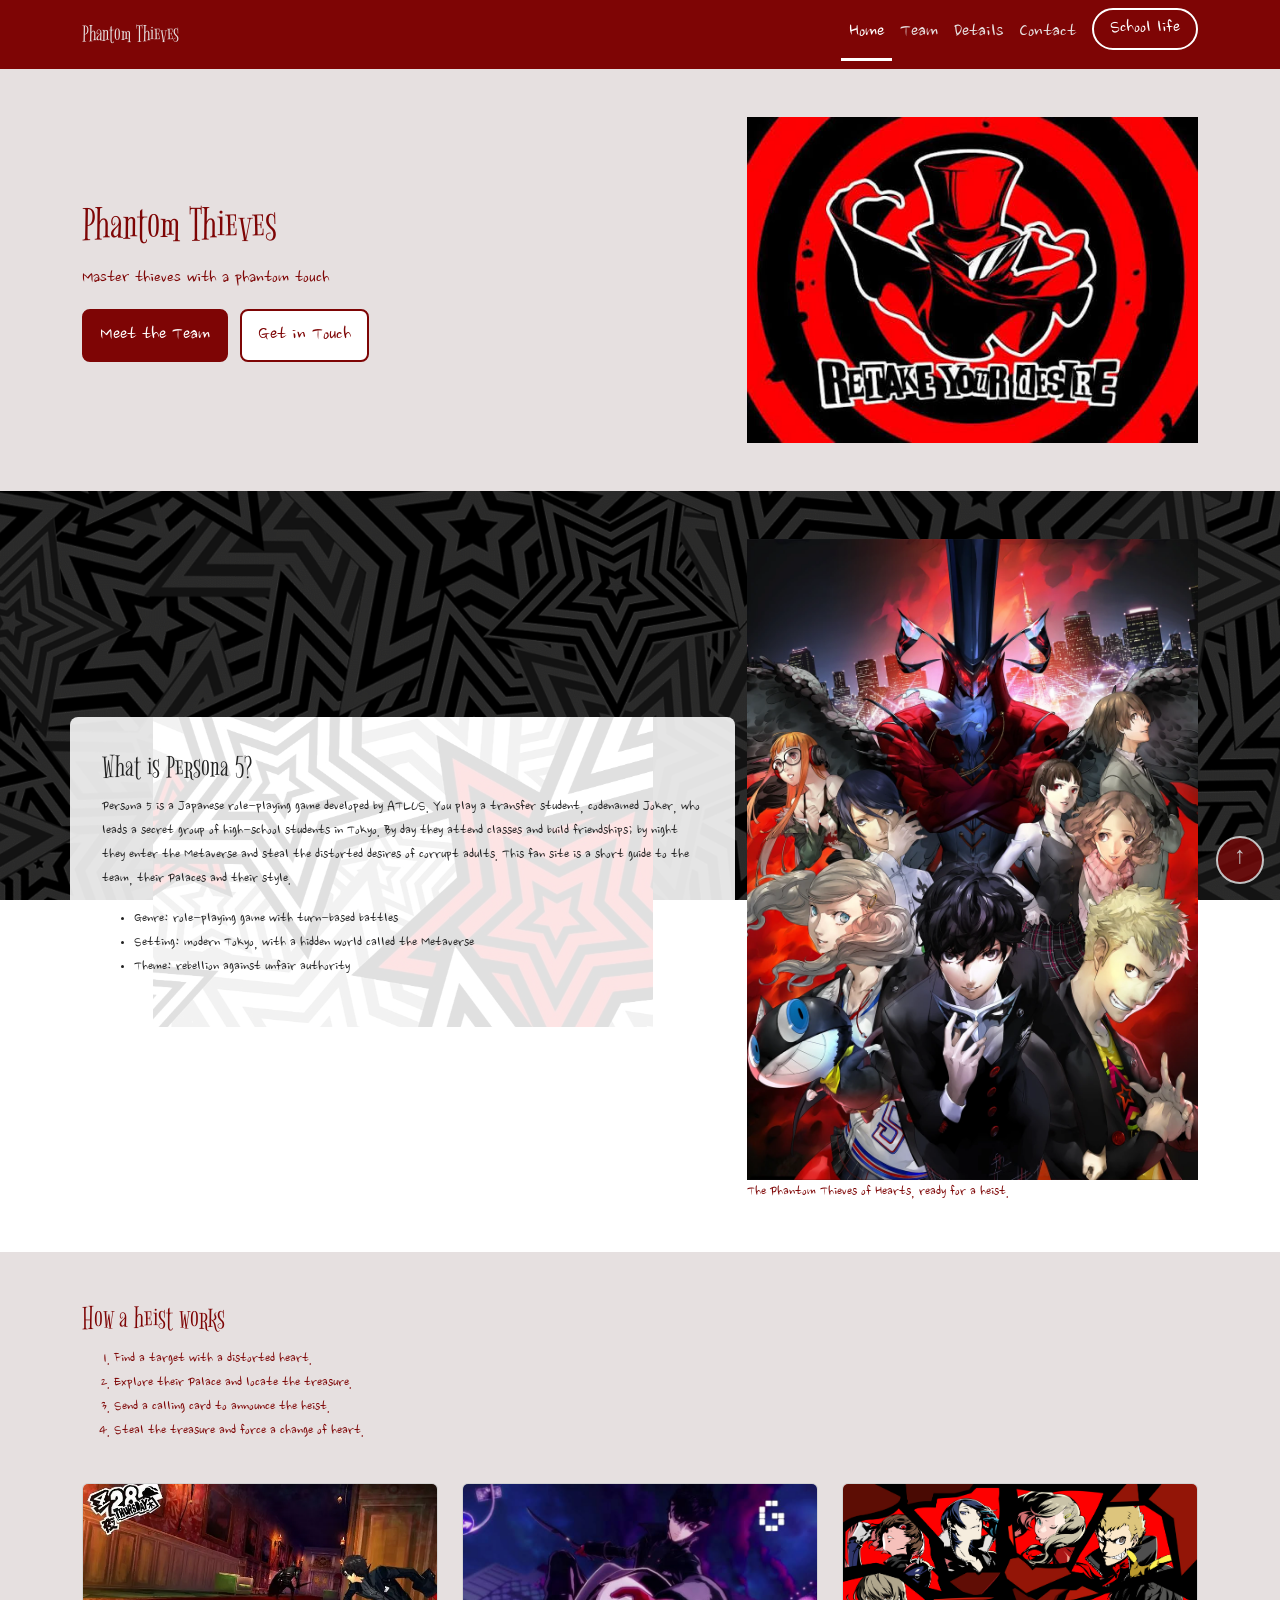
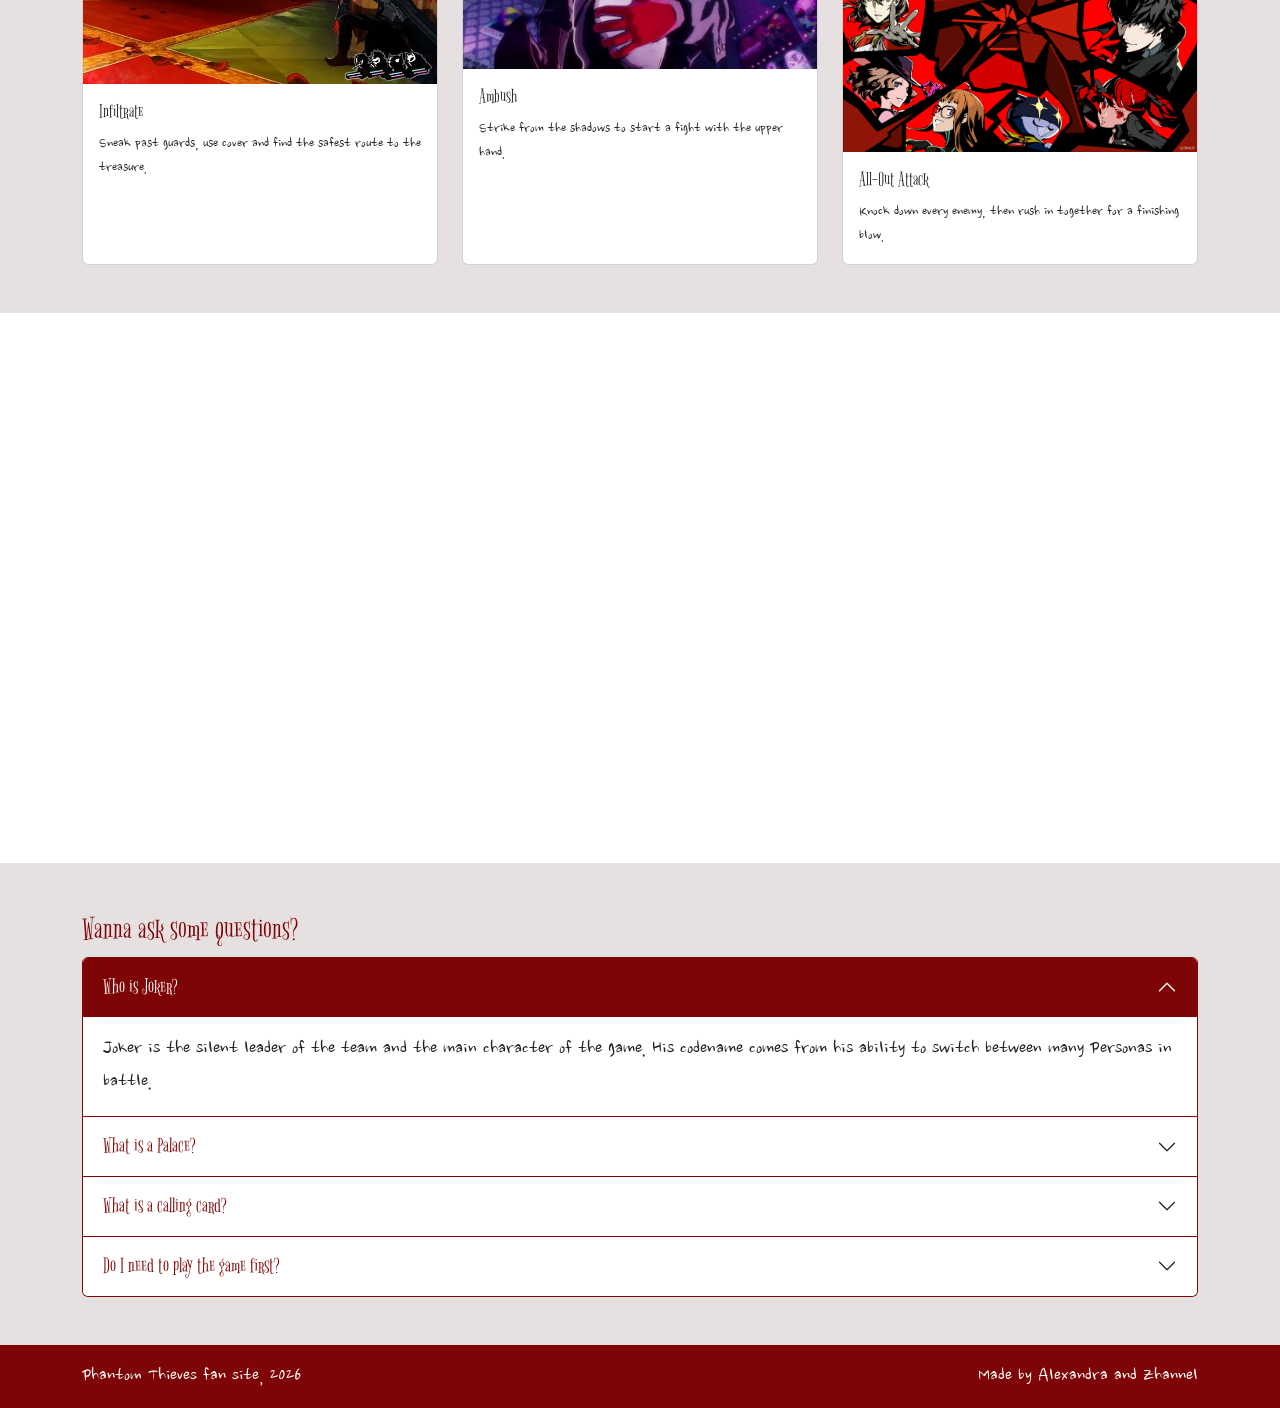
==== index.html @ 07bab95b "theme switch" ====
<!DOCTYPE html>
<html lang="en">
<head>
  <meta charset="UTF-8">
  <meta name="viewport" content="width=device-width, initial-scale=1">
  <title>Home | Phantom Thieves</title>
  <link rel="icon" href="images/favicon.ico" type="image/x-icon">
  <link href="https://cdn.jsdelivr.net/npm/bootstrap@5.3.3/dist/css/bootstrap.min.css" rel="stylesheet">
  <link rel="preconnect" href="https://fonts.googleapis.com">
  <link rel="preconnect" href="https://fonts.gstatic.com" crossorigin>
  <link href="https://fonts.googleapis.com/css2?family=Bigelow+Rules&family=Nanum+Brush+Script&display=swap" rel="stylesheet">
  <link href="css/style.css" rel="stylesheet">
</head>
<body>
<header>
  <nav class="navbar navbar-expand-md site-nav" aria-label="Main">
    <div class="container">
      <a class="navbar-brand" href="index.html">Phantom Thieves</a>
      <button class="navbar-toggler" type="button" data-bs-toggle="collapse" data-bs-target="#menu" aria-controls="menu" aria-expanded="false" aria-label="Toggle menu"><span class="navbar-toggler-icon"></span></button>
      <div class="collapse navbar-collapse" id="menu"><ul class="navbar-nav ms-auto"><li class="nav-item"><a class="nav-link active" href="index.html" aria-current="page">Home</a></li><li class="nav-item"><a class="nav-link" href="team.html">Team</a></li><li class="nav-item"><a class="nav-link" href="heists.html">Details</a></li><li class="nav-item"><a class="nav-link" href="contact.html">Contact</a></li><li class="nav-item"><button type="button" class="theme-toggle" id="theme-toggle" aria-label="Switch to school life theme">School life</button></li></ul></div>
    </div>
  </nav>
</header>
<main>
<section class="hero">
  <div class="container">
    <div class="row align-items-center g-4">
      <div class="col-12 col-lg-7">
        <h1>Phantom Thieves</h1>
        <p class="lead">Master thieves with a phantom touch</p>
        <a href="team.html" class="btn btn-primary btn-lg" id="meet-btn">Meet the Team</a>
        <a href="contact.html" class="btn btn-outline-secondary btn-lg ms-2">Get in Touch</a>
      </div>
      <div class="col-lg-5 d-none d-lg-block"><img class="slot slot-4x3" src="images/emblem.jpg" alt="Stylized mask emblem of the Phantom Thieves"></div>
    </div>
  </div>
</section>

<section class="py-5">
  <div class="container">
    <div class="row g-4 align-items-center">
      <div class="content-box reveal col-12 col-md-7 order-2 order-md-1">
        <h2>What is Persona 5?</h2>
        <p>Persona 5 is a Japanese role-playing game developed by ATLUS. You play a transfer student, codenamed Joker, who leads a secret group of high-school students in Tokyo. By day they attend classes and build friendships; by night they enter the Metaverse and steal the distorted desires of corrupt adults. This fan site is a short guide to the team, their Palaces and their style.</p>
        <ul>
          <li>Genre: role-playing game with turn-based battles</li>
          <li>Setting: modern Tokyo, with a hidden world called the Metaverse</li>
          <li>Theme: rebellion against unfair authority</li>
        </ul>
      </div>
      <div class="col-12 col-md-5 order-1 order-md-2">
        <figure class="mb-0"><img class="slot slot-4x3" src="images/team.jpg" alt="The Phantom Thieves standing together in masks">
        <figcaption>The Phantom Thieves of Hearts, ready for a heist.</figcaption></figure>
      </div>
    </div>
  </div>
</section>

<section class="py-5 section-alt">
  <div class="container">
    <h2>How a heist works</h2>
    <ol>
      <li>Find a target with a distorted heart.</li>
      <li>Explore their Palace and locate the treasure.</li>
      <li>Send a calling card to announce the heist.</li>
      <li>Steal the treasure and force a change of heart.</li>
    </ol>
    <div class="row row-cols-1 row-cols-sm-2 row-cols-lg-3 g-4 mt-1">
      <div class="col"><div class="card reveal h-100"><img class="slot slot-16x9 card-img-top" src="images/sneaking.jpg" alt="A thief sneaking in a Palace"> 
      <div class="card-body"><h3 class="h5 card-title">Infiltrate</h3><p class="card-text">Sneak past guards, use cover and find the safest route to the treasure.</p></div></div></div>
      <div class="col"><div class="card reveal h-100"><img class="slot slot-16x9 card-img-top" src="images/ambush.jpg" alt="A thief ambushing an enemy"> 
      <div class="card-body"><h3 class="h5 card-title">Ambush</h3><p class="card-text">Strike from the shadows to start a fight with the upper hand.</p></div></div></div>
      <div class="col"><div class="card reveal h-100"><img class="slot slot-16x9 card-img-top" src="images/full_team.jpg" alt="The whole team attacking at once">
      <div class="card-body"><h3 class="h5 card-title">All-Out Attack</h3><p class="card-text">Knock down every enemy, then rush in together for a finishing blow.</p></div></div></div>
    </div>
  </div>
</section>

<section class="py-5" id="quiz" aria-labelledby="quiz-h">
  <div class="container">
    <div class="quiz-box content-box reveal">
      <h2 id="quiz-h">Thief Knowledge Quiz</h2>
      <p class="quiz-status" id="quiz-status" aria-live="polite"></p>
      <h3 class="h4 quiz-question" id="quiz-question" tabindex="-1"></h3>
      <div class="quiz-options" id="quiz-options"></div>
      <p class="quiz-feedback" id="quiz-feedback" role="status"></p>
      <div class="quiz-actions">
        <button type="button" class="btn btn-primary" id="quiz-next" disabled>Next question</button>
        <button type="button" class="btn btn-outline-secondary" id="quiz-restart">Restart quiz</button>
      </div>
    </div>
  </div>
</section>

<section class="py-5 section-alt" id="faq-section" aria-labelledby="faq-h">
  <div class="container">
    <h2 id="faq-h">Wanna ask some questions?</h2>
    <div class="accordion faq" id="faq">
      <div class="accordion-item"><h3 class="accordion-header"><button class="accordion-button faq-btn" type="button" aria-expanded="true" aria-controls="q1">Who is Joker?</button></h3><div id="q1" class="faq-panel"><div class="accordion-body">Joker is the silent leader of the team and the main character of the game. His codename comes from his ability to switch between many Personas in battle.</div></div></div>
      <div class="accordion-item"><h3 class="accordion-header"><button class="accordion-button faq-btn collapsed" type="button" aria-expanded="false" aria-controls="q2">What is a Palace?</button></h3><div id="q2" class="faq-panel"><div class="accordion-body">A Palace is a mental world shaped by one person's desires. Its ruler sees it as a castle, a museum or a bank, depending on how they see the world.</div></div></div>
      <div class="accordion-item"><h3 class="accordion-header"><button class="accordion-button faq-btn collapsed" type="button" aria-expanded="false" aria-controls="q3">What is a calling card?</button></h3><div id="q3" class="faq-panel"><div class="accordion-body">A calling card is a message the team sends before a heist. It tells the target that their heart will be stolen and gives them time to feel the pressure.</div></div></div>
      <div class="accordion-item"><h3 class="accordion-header"><button class="accordion-button faq-btn collapsed" type="button" aria-expanded="false" aria-controls="q4">Do I need to play the game first?</button></h3><div id="q4" class="faq-panel"><div class="accordion-body">No. This site explains the team, the Palaces and the heist rules in a few minutes, and the quiz above checks what you remember.</div></div></div>
    </div>
  </div>
</section>
<div class="gif-overlay" id="gif-overlay" aria-hidden="true">
  <img src="media/1.gif" alt="">
</div>
</main>
<footer class="site-footer"><div class="container footer-row"><p class="mb-0">Phantom Thieves fan site, 2026</p><p class="mb-0">Made by Alexandra and Zhannel</p></div></footer>
<script src="https://code.jquery.com/jquery-3.7.1.min.js"></script>
<script src="https://cdn.jsdelivr.net/npm/bootstrap@5.3.3/dist/js/bootstrap.bundle.min.js"></script>
<script src="js/main.js"></script>
<script src="js/home.js"></script>
</body>
</html>
---- css/style.css ----
:root{
  --color-main:#7e0505;
  --color-accent:#ffffff;
  --color-bg:#220909;
  --color-alt:#e6e0e0;
  --font-heading: "Bigelow Rules", cursive;
  --font-body: "Nanum Brush Script", cursive;
  --space:1rem;
}

.bigelow-rules-regular {
  font-family: "Bigelow Rules", serif;
  font-weight: 400;
  font-style: normal;
}

.nanum-brush-script-regular {
  font-family: "Nanum Brush Script", cursive;
  font-weight: 400;
  font-style: normal;
}


body {
  font-family: var(--font-body);
  color: var(--color-main);
  background: url('../images/Background.jpg') repeat center center fixed;
  background-size: cover;
}

h1,h2,h3{font-family:var(--font-heading);font-size: 2rem;overflow-wrap:anywhere}
h1{font-size:clamp(1.6rem,7vw,3rem)}
img{max-width:100%}
:focus-visible{outline:3px solid var(--color-accent);outline-offset:2px;box-shadow:0 0 0 6px var(--color-bg)}

.site-nav{background:var(--color-main)}
.site-nav .navbar-brand,.site-nav .nav-link{color:var(--color-alt)}
.site-nav .navbar-brand{font-family:var(--font-heading);font-size:1.5rem}
.site-nav .nav-link{font-size:1.4rem;border-bottom:3px solid transparent;transition:color .3s,border-color .3s}
.site-nav .nav-link:hover,.site-nav .nav-link.active{color:var(--color-accent);border-bottom-color:var(--color-accent)}
.site-nav .navbar-toggler{border-color:var(--color-accent)}
.site-nav .navbar-toggler-icon{filter:invert(1)}
.hero,.page-title{padding:3rem 0;background:var(--color-alt)}
.section-alt{background:var(--color-alt)}
.quote-box{margin:0;padding:var(--space);border-left:6px solid var(--color-accent);background:var(--color-alt)}
.tab-box{border:1px solid #ccc;border-top:0}
.table caption{caption-side:top; font-size:2rem; color:var(--color-main); text-align:center; margin-bottom:1rem}
fieldset{border:1px solid #ccc;padding:1.5rem}
legend{float:none;width:auto;padding:0 .5rem;font-size:1.25rem}

.site-footer{padding:1rem 0;background:var(--color-main);color:var(--color-accent);font-size:1.3rem}
.footer-row{display:flex;flex-wrap:wrap;justify-content:space-between;gap:.5rem}

.roster{padding:2rem 1rem}
.roster-heading{margin-bottom:1rem; font-size:4rem;}
.roster-grid{display:grid;grid-template-columns:1fr;gap:var(--space);max-width:1200px;margin:0 auto}

.member {
  padding: var(--space);
  background: linear-gradient(rgba(255, 255, 255, 0.88), rgba(255, 255, 255, 0.88)), url('../images/member-bg.jpg') repeat center center;
  background-size: cover;
  color: #222;
}

.member h3 {
  font-size: 3rem;
  margin: .6rem 0 .3rem;
  margin-top: auto; 
}

.member p{font-size: 1.25rem;margin:0}


.member img {
  display: block;
  width: 100%;
  height: auto;
  margin: 0 auto;
}

.content-box {
  padding: 2rem;
  border-radius: 8px; 
  background: linear-gradient(rgba(255, 255, 255, 0.88), rgba(255, 255, 255, 0.88)), url('../images/member-bg.jpg') no-repeat center center;
  background-size: 500px;
  color: #222;
}

@media (min-width:768px){
  .roster{padding:3rem 2rem}
  .roster-grid{grid-template-columns:repeat(2,1fr);gap:1.5rem}
  .member img{max-width:14rem}
}
@media (min-width:1200px){
  .roster-grid{grid-template-columns:repeat(4,1fr)}
  .roster-heading{text-align:center}
  .member img{max-width:100%}
}

.slot {
  display: block;
  width: 100%;
  height: auto;
  object-fit: cover;
}

.slot-4x3 {
  width: 100%;
  height: auto;
  object-fit: cover;
}

.palace-box {
  max-width: 800px;
  margin: 0 auto;
  padding: 2rem;
  border-radius: 8px;
  background: linear-gradient(rgba(255, 255, 255, 0.88), rgba(255, 255, 255, 0.88)), url('../images/member-bg.jpg') no-repeat center center;
  background-size: 500px;
  color: #222;
  border: 1px solid #ccc;
}

.palace-box h3 {
  color: var(--color-main);
  font-size: 2rem;
  margin-bottom: 1rem;
}

.palace-box p {
  font-size: 1.15rem;
  margin: 0;
}

.palace-box img.slot {
  border-radius: 6px;
}

.p5-link {
  color: var(--color-main);
  background: var(--color-accent);
}

.form-box{
  background-color: #ffffff;
}
.btn-primary {
  background-color: var(--color-main);
  color: var(--color-accent);
  border: none;
}

.nav-tabs .nav-link {
  color: var(--color-main);
}

.nav-tabs .nav-link.active {
  color: var(--color-bg);
}

.gif-overlay{
  position:fixed;
  inset:0;
  display:flex;
  align-items:center;
  justify-content:center;
  background:rgba(0,0,0,.85);
  opacity:0;
  visibility:hidden;
  transition:opacity .3s, visibility .3s;
  z-index:2000;
}
.gif-overlay.show{opacity:1;visibility:visible}
.gif-overlay img {
  width: 100vw;
  height: 100vh;
  object-fit: cover;
}

.text-stroke-white {
  color: var(--color-main);
  -webkit-text-stroke: 0.003em #fff;
}

.btn {
    transition: transform 0.3s ease, box-shadow 0.3s ease;
}

.btn:hover {
    transform: translateY(-3px) rotate(2deg);
    box-shadow: 0 6px 15px rgba(0, 0, 0, 0.2);
}

.card, .vet-card {
    transition: transform 0.3s ease, box-shadow 0.3s ease, border-color 0.3s ease;
}

.card:hover, .vet-card:hover {
    transform: translateY(-5px);
    box-shadow: 0 10px 25px rgba(75, 3, 3, 0.459);
    border-color: #fd0606;
}

.back-top{
  position:fixed;
  right:1rem;
  bottom:1rem;
  width:3rem;
  height:3rem;
  border:2px solid var(--color-accent);
  border-radius:50%;
  background:var(--color-main);
  color:var(--color-accent);
  font-size:1.5rem;
  line-height:1;
  z-index:1500;
  transition:transform .3s ease, background .3s ease;
}
.back-top:hover{background:var(--color-bg);transform:translateY(-4px) rotate(-8deg)}

.js .reveal{opacity:0}

.btn-outline-secondary{
  color:var(--color-main);
  background:var(--color-accent);
  border:2px solid var(--color-main);
}
.btn-outline-secondary:hover,.btn-outline-secondary:focus-visible{
  color:var(--color-accent);
  background:var(--color-main);
  border-color:var(--color-accent);
}
.hero .btn{font-size:1.4rem}

.quiz-box h2{margin-bottom:.5rem}
.quiz-status{margin-bottom:1rem;font-size:1.3rem;color:var(--color-main)}
.quiz-question{margin-bottom:1rem;color:var(--color-bg);font-size:1.6rem}
.quiz-question:focus{outline:none}
.quiz-options{display:grid;grid-template-columns:1fr;gap:.75rem;margin-bottom:1rem}
.quiz-option{
  padding:.75rem 1rem;
  border:2px solid var(--color-main);
  border-radius:6px;
  background:var(--color-accent);
  color:var(--color-bg);
  font-family:var(--font-body);
  font-size:1.4rem;
  text-align:left;
  transition:transform .3s ease, background .3s ease, color .3s ease;
}
.quiz-option:hover:not(:disabled){background:var(--color-main);color:var(--color-accent);transform:translateX(6px)}
.quiz-option:disabled{cursor:default}
.quiz-option.correct{background:#1e6b2e;border-color:#1e6b2e;color:#fff}
.quiz-option.wrong{background:var(--color-bg);border-color:var(--color-bg);color:#fff;text-decoration:line-through}
.quiz-feedback{min-height:2.2rem;font-size:1.3rem}
.quiz-feedback.ok{color:#1e6b2e}
.quiz-feedback.bad{color:var(--color-main)}
.quiz-actions{display:flex;flex-wrap:wrap;gap:.75rem}
.quiz-actions .btn{font-size:1.3rem}
.quiz-actions .btn:disabled{opacity:.5}

.faq .accordion-item{border-color:var(--color-main)}
.faq .accordion-button{
  font-family:var(--font-heading);
  font-size:1.4rem;
  color:var(--color-main);
  background:var(--color-accent);
}
.faq .accordion-button:not(.collapsed){color:var(--color-accent);background:var(--color-main);box-shadow:none}
.faq .accordion-button:not(.collapsed)::after{filter:brightness(0) invert(1)}
.faq .accordion-button:hover{background:var(--color-bg);color:var(--color-accent)}
.faq-panel{display:none;font-size:1.4rem;color:#222;background:var(--color-accent)}

@media (min-width:768px){
  .quiz-options{grid-template-columns:repeat(2,1fr)}
}

.btn-primary{
  --bs-btn-color:var(--color-accent);
  --bs-btn-bg:var(--color-main);
  --bs-btn-border-color:var(--color-main);
  --bs-btn-hover-color:var(--color-accent);
  --bs-btn-hover-bg:var(--color-bg);
  --bs-btn-hover-border-color:var(--color-accent);
  --bs-btn-active-color:var(--color-accent);
  --bs-btn-active-bg:var(--color-bg);
  --bs-btn-active-border-color:var(--color-accent);
  --bs-btn-disabled-color:var(--color-accent);
  --bs-btn-disabled-bg:var(--color-main);
  --bs-btn-disabled-border-color:var(--color-main);
  border:2px solid var(--color-main);
}

.team-tools{max-width:1200px;margin:0 auto 1.5rem}
.p5-label{color:var(--color-main);font-size:1.3rem}
.p5-input{
  border:2px solid var(--color-main);
  border-radius:4px;
  color:#222;
  font-size:1.2rem;
  transition:border-color .3s, box-shadow .3s;
}
.p5-input:focus{border-color:var(--color-bg);box-shadow:0 0 0 4px var(--color-main);outline:3px solid var(--color-accent)}
.p5-check-label{color:#222;font-size:1.2rem}
.form-check-input{border:2px solid var(--color-main)}
.form-check-input:checked{background-color:var(--color-main);border-color:var(--color-main)}
.form-control.is-invalid,.form-select.is-invalid,.form-check-input.is-invalid{border-color:#b00020;background-image:none}
.form-select.is-invalid{background-image:var(--bs-form-select-bg-img)}
.form-check-input.is-invalid:checked{background-image:var(--bs-form-check-bg-image)}
.invalid-feedback{color:#b00020;font-family:var(--font-body);font-size:1.25rem;font-weight:bold}

.filter-group{display:flex;flex-wrap:wrap;gap:.5rem}
.filter-btn{
  padding:.35rem 1.1rem;
  border:2px solid var(--color-main);
  border-radius:999px;
  background:var(--color-accent);
  color:var(--color-main);
  font-family:var(--font-body);
  font-size:1.3rem;
  transition:background .3s, color .3s, transform .3s;
}
.filter-btn:hover{background:var(--color-bg);color:var(--color-accent);transform:translateY(-3px)}
.filter-btn.active{background:var(--color-main);color:var(--color-accent)}
.team-count{margin-top:1rem;font-size:1.3rem;color:var(--color-bg)}

.member{display:flex;flex-direction:column;transition:transform .3s ease, box-shadow .3s ease}
.member:hover{transform:translateY(-5px);box-shadow:0 10px 25px rgba(0,0,0,.6)}
.member-meta{margin-top:.4rem !important;color:var(--color-main)}
.threat{height:.8rem;margin-top:.6rem;background:#ccc;border-radius:999px;overflow:hidden}
.threat-bar{display:block;height:100%;background:var(--color-main)}

.empty-state{max-width:600px;margin:0 auto;padding:2rem;border:3px dashed var(--color-accent);border-radius:8px;background:var(--color-alt);text-align:center}
.empty-state[hidden]{display:none}
.empty-state p{font-size:1.4rem;margin:0}

.table-box{padding:1rem;background:var(--color-accent);border-radius:8px}
.table-box .table{margin-bottom:0;font-size:1.3rem;color:#222}
.table-box .table thead th{background:var(--color-main);color:var(--color-accent);font-family:var(--font-heading)}
.table-box .table tbody tr:hover{background:var(--color-alt)}
.table-box tfoot td{font-size:1.1rem}

.form-box{padding:1.5rem;border:3px solid var(--color-main);border-radius:8px}
.btn-p5{
  padding:.6rem 1.6rem;
  border:2px solid var(--color-main);
  border-radius:0;
  background:var(--color-main);
  color:var(--color-accent);
  font-family:var(--font-heading);
  font-size:1.3rem;
  transform:skew(-8deg);
  transition:transform .3s ease, background .3s ease, color .3s ease;
}
.btn-p5:hover,.btn-p5:focus-visible{background:var(--color-bg);color:var(--color-accent);transform:skew(-8deg) translateY(-3px)}
.btn-p5:disabled{opacity:.6}

.success-box{
  margin-bottom:1rem;
  padding:1rem 1.25rem;
  border:3px solid var(--color-accent);
  border-left:10px solid var(--color-main);
  background:var(--color-bg);
  color:var(--color-accent);
  font-size:1.4rem;
}
.success-box[hidden]{display:none}

.plate{display:inline-block;margin-bottom:1rem;padding:.2rem 1rem;background:var(--color-accent);color:var(--color-main);transform:skew(-6deg)}
.p5-note{padding:.75rem 1rem;border-left:6px solid var(--color-accent);background:var(--color-bg);font-size:1.3rem}
.p5-link{display:inline-block;font-size:1.3rem;text-decoration:none;transition:background .3s, color .3s, transform .3s}
.p5-link:hover,.p5-link:focus-visible{background:var(--color-main);color:var(--color-accent);transform:translateX(6px)}
.p5-modal{border:3px solid var(--color-accent);border-radius:0;background:var(--color-bg);color:var(--color-accent);font-size:1.3rem}
.p5-modal .modal-header{border-bottom:3px solid var(--color-main)}
.p5-modal .modal-title{color:var(--color-accent)}
.quote-box p{font-size:1.5rem}
.quote-box footer{font-size:1.2rem}

.db-tools{margin-bottom:1.5rem;padding:1.25rem;border:3px solid var(--color-main);border-radius:8px;background:var(--color-accent)}
.db-count{margin-top:1rem !important;font-size:1.3rem;color:var(--color-bg)}
.palace-grid{display:grid;grid-template-columns:1fr;gap:1rem}
.palace-card{
  display:flex;
  flex-direction:column;
  padding:1.25rem;
  border:3px solid var(--color-main);
  border-radius:8px;
  background:var(--color-accent);
  color:#222;
  transition:transform .3s ease, box-shadow .3s ease, border-color .3s ease;
}
.palace-card:hover{transform:translateY(-5px);box-shadow:0 10px 25px rgba(75,3,3,.459);border-color:#fd0606}
.palace-card h3{color:var(--color-main);font-size:1.6rem}
.palace-info{margin-bottom:.75rem;font-size:1.2rem}
.palace-days{margin:.5rem 0 1rem;font-size:1.2rem;color:var(--color-main)}
.palace-card .btn-p5{align-self:flex-start;margin-top:auto}
.palace-card .btn-p5.in-plan{background:var(--color-accent);color:var(--color-main)}
.meter{height:.9rem;background:#ccc;border-radius:999px;overflow:hidden}
.meter-fill{display:block;height:100%;background:var(--color-main)}

.plan-box{padding:1.25rem;border:3px solid var(--color-bg);border-radius:8px;background:var(--color-alt);color:#222}
.plan-box h3{color:var(--color-main)}
.plan-empty{font-size:1.2rem}
.plan-empty[hidden]{display:none}
.plan-list{margin:0 0 1rem;padding:0;list-style:none}
.plan-list li{padding:.5rem .75rem;margin-bottom:.4rem;border-left:6px solid var(--color-main);background:var(--color-accent);font-size:1.2rem}
.plan-total{display:grid;grid-template-columns:1fr;gap:.25rem;margin-bottom:1rem}
.plan-total div{display:flex;justify-content:space-between;gap:1rem;padding:.35rem 0;border-bottom:1px solid #bbb;font-size:1.3rem}
.plan-total dt,.plan-total dd{margin:0}
.plan-total dd{font-family:var(--font-heading);color:var(--color-main)}
.plan-note{min-height:2rem;font-size:1.2rem;color:var(--color-main)}
.plan-box .btn:disabled{opacity:.5;cursor:default}

.gallery-grid{display:grid;grid-template-columns:1fr;gap:1rem}
.gallery-thumb{
  display:block;
  padding:0;
  border:3px solid var(--color-accent);
  background:var(--color-bg);
  color:var(--color-accent);
  font-size:1.3rem;
  text-align:left;
  overflow:hidden;
  transition:transform .3s ease, border-color .3s ease, box-shadow .3s ease;
}
.gallery-thumb:hover{transform:translateY(-5px) rotate(-1deg);border-color:var(--color-main);box-shadow:0 10px 25px rgba(0,0,0,.6)}
.gallery-thumb img{transition:transform .4s ease}
.gallery-thumb:hover img{transform:scale(1.06)}
.gallery-thumb span{display:block;padding:.5rem .75rem}

.lightbox{
  position:fixed;
  inset:0;
  display:flex;
  align-items:center;
  justify-content:center;
  gap:.5rem;
  padding:1rem;
  background:rgba(0,0,0,.9);
  z-index:2100;
}
.lightbox[hidden]{display:none}
.lightbox-figure{margin:0;max-width:min(900px,70vw);color:var(--color-accent);font-size:1.3rem;text-align:center}
.lightbox-figure img{max-height:70vh;width:auto;margin:0 auto;border:3px solid var(--color-accent)}
.lightbox-figure figcaption{margin-top:.75rem}
.lightbox-close,.lightbox-nav{
  border:2px solid var(--color-accent);
  background:var(--color-main);
  color:var(--color-accent);
  line-height:1;
  transition:background .3s, transform .3s;
}
.lightbox-close:hover,.lightbox-nav:hover{background:var(--color-bg);transform:scale(1.1)}
.lightbox-close{position:absolute;top:1rem;right:1rem;width:3rem;height:3rem;font-size:2rem}
.lightbox-nav{width:3rem;height:3rem;flex:none;font-size:2rem}

@media (min-width:768px){
  .palace-grid{grid-template-columns:repeat(2,1fr)}
  .gallery-grid{grid-template-columns:repeat(2,1fr)}
}
@media (min-width:1200px){
  .gallery-grid{grid-template-columns:repeat(4,1fr)}
}
@media (max-width:575.98px){
  .lightbox{flex-wrap:wrap;align-content:center}
  .lightbox-figure{max-width:100%;order:1;flex-basis:100%}
  .lightbox-nav{order:2}
}

.radio-set{padding:0;border:0}
.radio-set legend{float:none;width:auto;padding:0;margin-bottom:.25rem;font-size:1.3rem}
.p5-radio-group{display:flex;flex-wrap:wrap;gap:.5rem 0;align-items:center;font-size:1.3rem;color:#222}
.p5-radio-group input{width:1.2rem;height:1.2rem;margin-right:.35rem;accent-color:var(--color-main)}
.p5-color-input{width:100%;max-width:6rem;height:3rem;padding:.25rem;border:2px solid var(--color-main)}
fieldset legend.section-heading{font-size:1.8rem;color:var(--color-main)}
.char-count{margin-top:.25rem;font-size:1.1rem;color:#555;text-align:right}
.char-count.near-limit{color:#b00020;font-weight:bold}
.calling-card{transform:rotate(-1deg);box-shadow:8px 8px 0 var(--color-main)}

@media (max-width:575.98px){
  fieldset{padding:1rem}
  .form-box{padding:1rem}
  .content-box,.palace-box{padding:1.25rem}
  .roster-heading{font-size:3rem}
}

.theme-toggle{
  margin-left:.5rem;
  padding:.2rem 1rem;
  border:2px solid var(--color-accent);
  border-radius:999px;
  background:transparent;
  color:var(--color-accent);
  font-family:var(--font-body);
  font-size:1.3rem;
  transition:background .3s ease, color .3s ease, transform .3s ease;
}
.theme-toggle:hover{background:var(--color-accent);color:var(--color-main);transform:rotate(-3deg)}

[data-theme="school"] body{background:var(--color-alt)}
[data-theme="school"] .site-nav{background:var(--color-accent);border-bottom:4px solid var(--color-main)}
[data-theme="school"] .site-nav .navbar-brand,[data-theme="school"] .site-nav .nav-link{color:var(--color-main)}
[data-theme="school"] .site-nav .nav-link:hover,[data-theme="school"] .site-nav .nav-link.active{color:var(--color-bg);border-bottom-color:var(--color-main)}
[data-theme="school"] .site-nav .navbar-toggler{border-color:var(--color-main)}
[data-theme="school"] .site-nav .navbar-toggler-icon{filter:none}
[data-theme="school"] .theme-toggle{border-color:var(--color-main);color:var(--color-main)}
[data-theme="school"] .theme-toggle:hover{background:var(--color-main);color:var(--color-accent)}
[data-theme="school"] .hero,[data-theme="school"] .page-title,[data-theme="school"] .section-alt{background:var(--color-accent)}
[data-theme="school"] .site-footer{background:var(--color-accent);color:var(--color-main);border-top:4px solid var(--color-main)}
[data-theme="school"] .plate{border:2px solid var(--color-main)}

@media (max-width:767.98px){
  .theme-toggle{margin:.5rem 0}
}
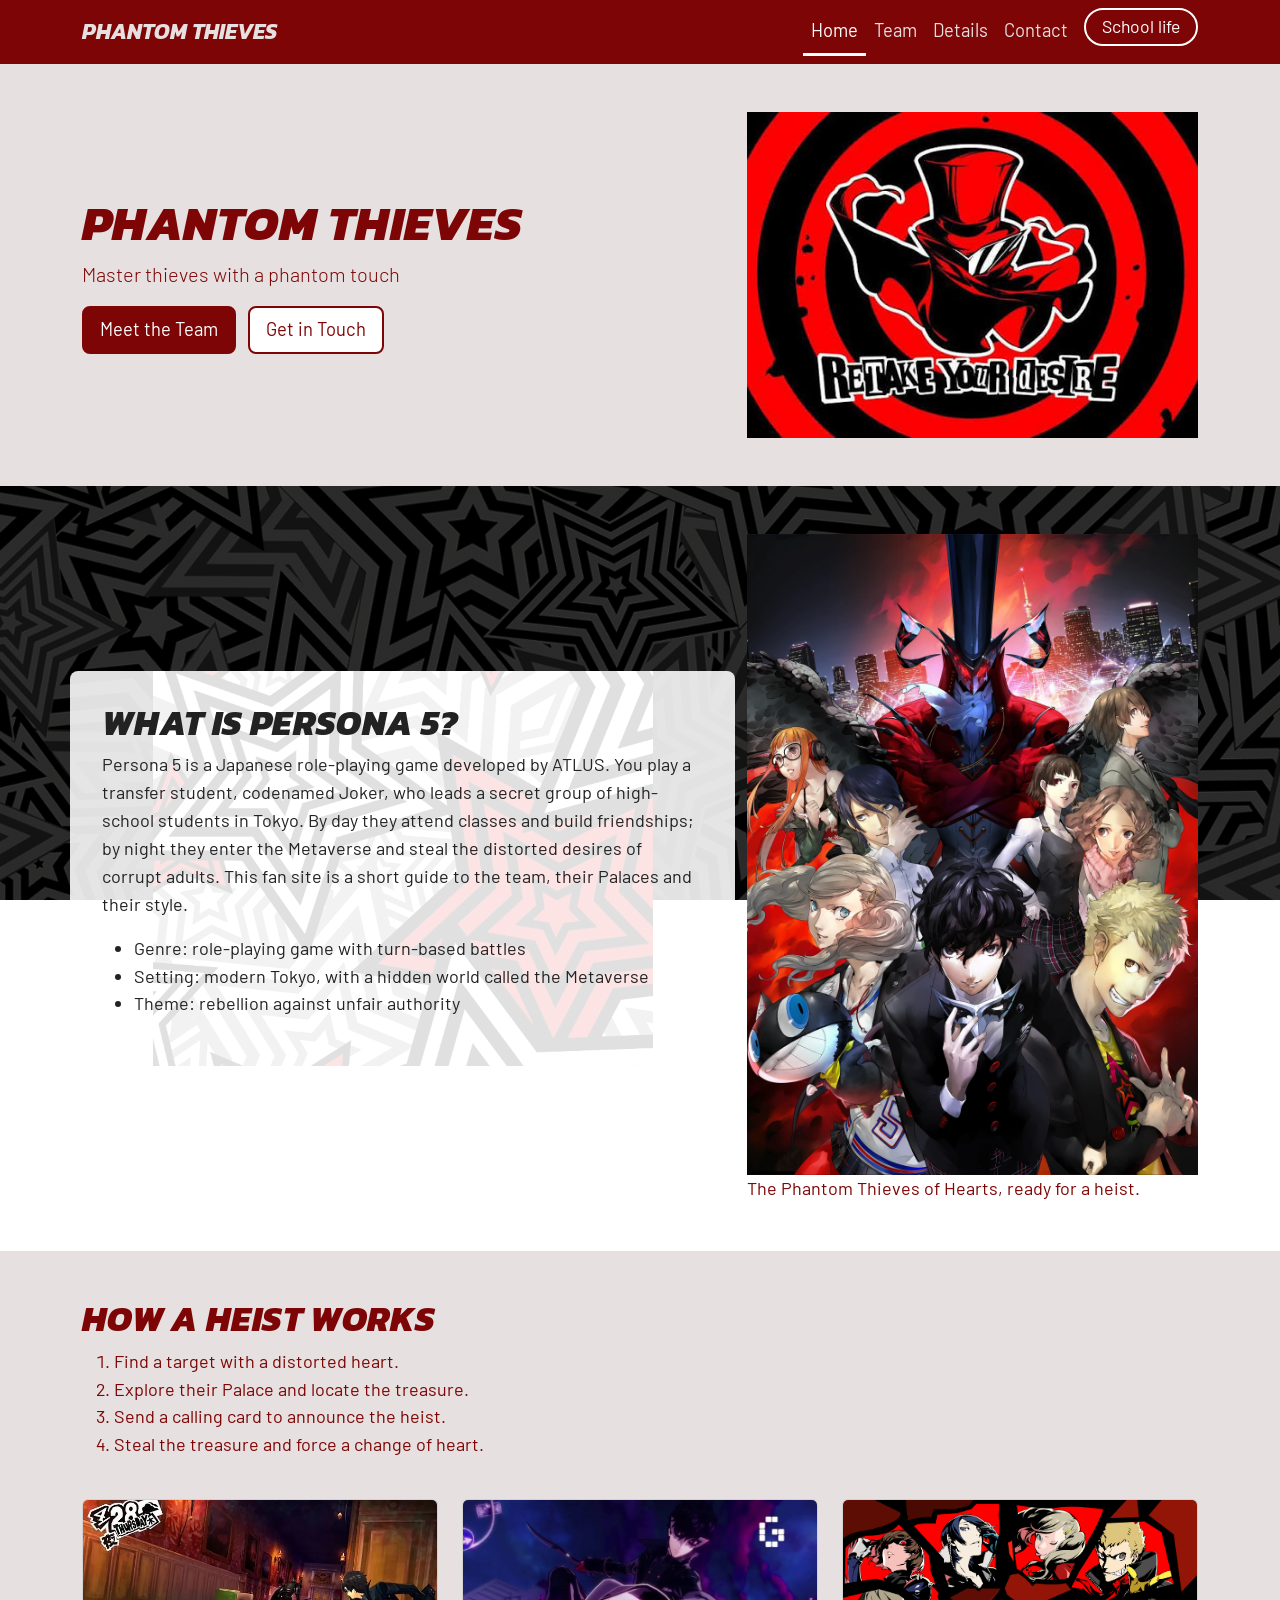
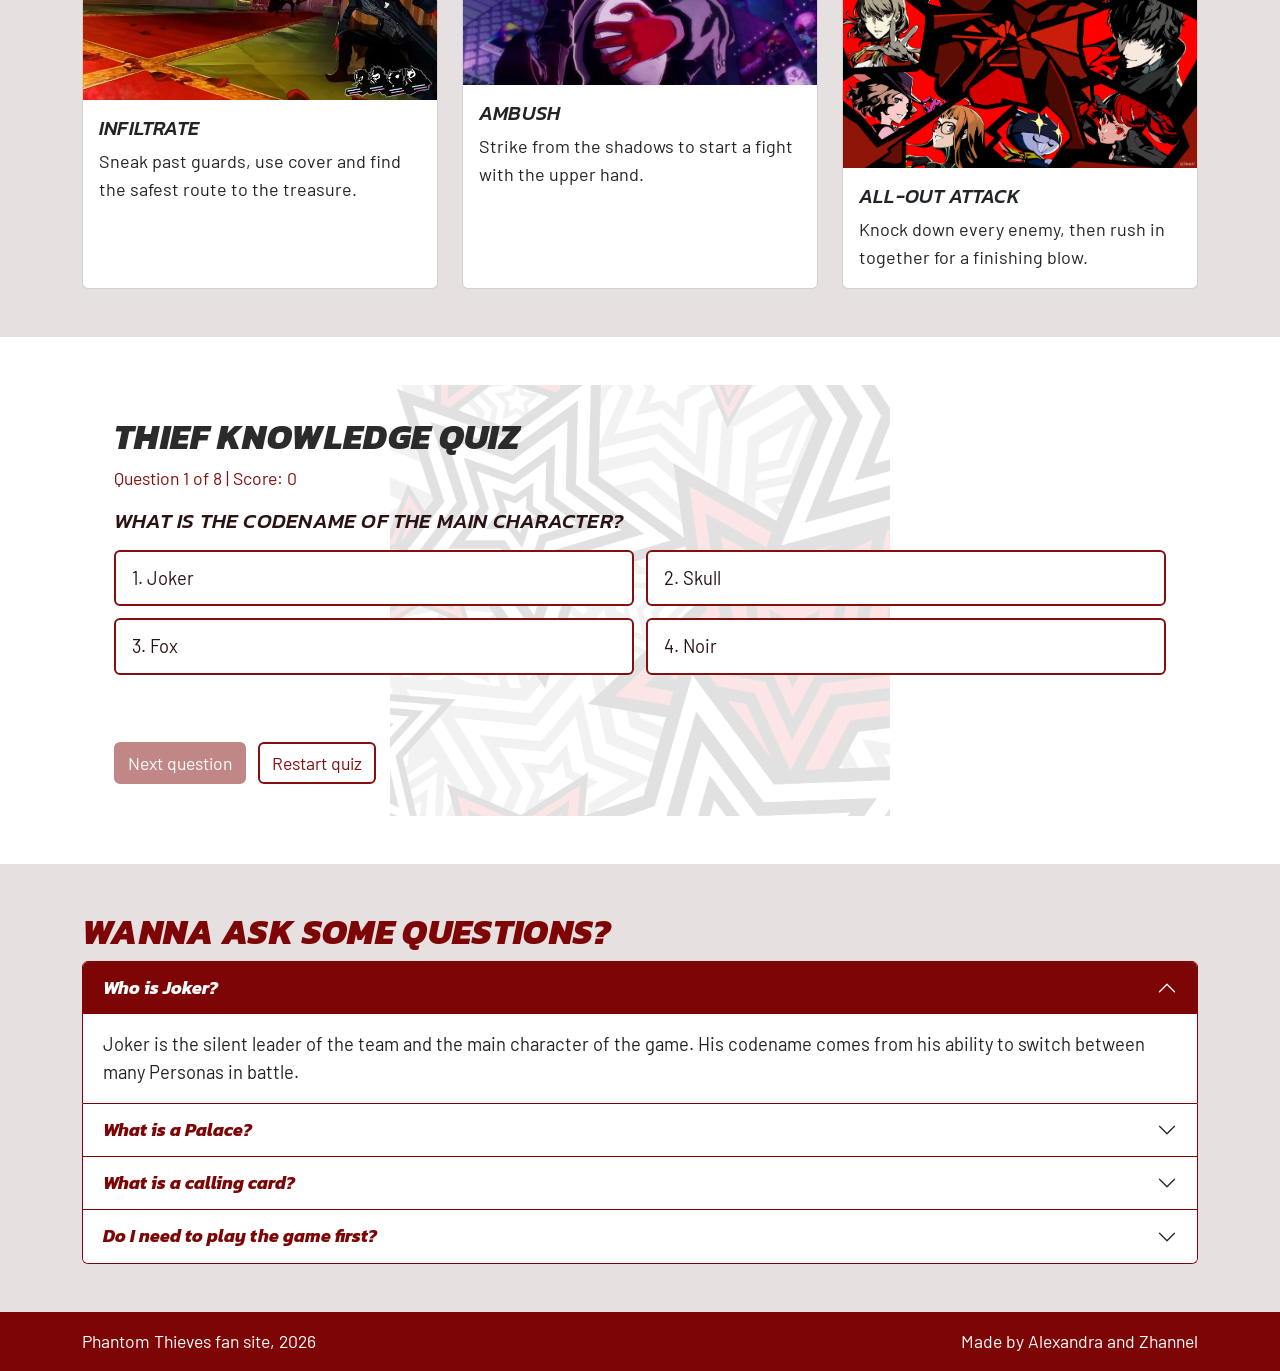
==== commit 14f45b30: "font changed" ====
--- a/index.html
+++ b/index.html
@@ -8,7 +8,7 @@
   <link href="https://cdn.jsdelivr.net/npm/bootstrap@5.3.3/dist/css/bootstrap.min.css" rel="stylesheet">
   <link rel="preconnect" href="https://fonts.googleapis.com">
   <link rel="preconnect" href="https://fonts.gstatic.com" crossorigin>
-  <link href="https://fonts.googleapis.com/css2?family=Bigelow+Rules&family=Nanum+Brush+Script&display=swap" rel="stylesheet">
+  <link href="https://fonts.googleapis.com/css2?family=Barlow:wght@400;700&family=Kanit:ital,wght@1,600;1,700;1,800&display=swap" rel="stylesheet">
   <link href="css/style.css" rel="stylesheet">
 </head>
 <body>
--- a/css/style.css
+++ b/css/style.css
@@ -3,40 +3,32 @@
   --color-accent:#ffffff;
   --color-bg:#220909;
   --color-alt:#e6e0e0;
-  --font-heading: "Bigelow Rules", cursive;
-  --font-body: "Nanum Brush Script", cursive;
+  --font-heading: "Kanit", sans-serif;
+  --font-body: "Barlow", sans-serif;
   --space:1rem;
 }
-
-.bigelow-rules-regular {
-  font-family: "Bigelow Rules", serif;
-  font-weight: 400;
-  font-style: normal;
-}
-
-.nanum-brush-script-regular {
-  font-family: "Nanum Brush Script", cursive;
-  font-weight: 400;
-  font-style: normal;
-}
-
 
 body {
   font-family: var(--font-body);
+  font-size: 1.125rem;
+  line-height: 1.55;
   color: var(--color-main);
   background: url('../images/Background.jpg') repeat center center fixed;
   background-size: cover;
 }
 
-h1,h2,h3{font-family:var(--font-heading);font-size: 2rem;overflow-wrap:anywhere}
-h1{font-size:clamp(1.6rem,7vw,3rem)}
+h1,h2,h3{font-family:var(--font-heading);font-weight:800;font-style:italic;text-transform:uppercase;letter-spacing:.01em;line-height:1.15;overflow-wrap:anywhere}
+h1{font-size:clamp(1.9rem,7vw,3rem)}
+h2{font-size:clamp(1.5rem,5vw,2.2rem)}
+h3{font-size:1.4rem;font-weight:700}
+.btn{font-size:1.15rem}
 img{max-width:100%}
 :focus-visible{outline:3px solid var(--color-accent);outline-offset:2px;box-shadow:0 0 0 6px var(--color-bg)}
 
 .site-nav{background:var(--color-main)}
 .site-nav .navbar-brand,.site-nav .nav-link{color:var(--color-alt)}
-.site-nav .navbar-brand{font-family:var(--font-heading);font-size:1.5rem}
-.site-nav .nav-link{font-size:1.4rem;border-bottom:3px solid transparent;transition:color .3s,border-color .3s}
+.site-nav .navbar-brand{font-family:var(--font-heading);font-size:1.35rem}
+.site-nav .nav-link{font-size:1.15rem;border-bottom:3px solid transparent;transition:color .3s,border-color .3s}
 .site-nav .nav-link:hover,.site-nav .nav-link.active{color:var(--color-accent);border-bottom-color:var(--color-accent)}
 .site-nav .navbar-toggler{border-color:var(--color-accent)}
 .site-nav .navbar-toggler-icon{filter:invert(1)}
@@ -44,15 +36,15 @@
 .section-alt{background:var(--color-alt)}
 .quote-box{margin:0;padding:var(--space);border-left:6px solid var(--color-accent);background:var(--color-alt)}
 .tab-box{border:1px solid #ccc;border-top:0}
-.table caption{caption-side:top; font-size:2rem; color:var(--color-main); text-align:center; margin-bottom:1rem}
+.table caption{caption-side:top; font-size:1.5rem; color:var(--color-main); text-align:center; margin-bottom:1rem}
 fieldset{border:1px solid #ccc;padding:1.5rem}
-legend{float:none;width:auto;padding:0 .5rem;font-size:1.25rem}
-
-.site-footer{padding:1rem 0;background:var(--color-main);color:var(--color-accent);font-size:1.3rem}
+legend{float:none;width:auto;padding:0 .5rem;font-size:1.05rem}
+
+.site-footer{padding:1rem 0;background:var(--color-main);color:var(--color-accent);font-size:1.1rem}
 .footer-row{display:flex;flex-wrap:wrap;justify-content:space-between;gap:.5rem}
 
 .roster{padding:2rem 1rem}
-.roster-heading{margin-bottom:1rem; font-size:4rem;}
+.roster-heading{margin-bottom:1rem; font-size:clamp(2rem,6vw,3rem);}
 .roster-grid{display:grid;grid-template-columns:1fr;gap:var(--space);max-width:1200px;margin:0 auto}
 
 .member {
@@ -63,12 +55,12 @@
 }
 
 .member h3 {
-  font-size: 3rem;
+  font-size: 1.6rem;
   margin: .6rem 0 .3rem;
   margin-top: auto; 
 }
 
-.member p{font-size: 1.25rem;margin:0}
+.member p{font-size: 1.05rem;margin:0}
 
 
 .member img {
@@ -123,12 +115,12 @@
 
 .palace-box h3 {
   color: var(--color-main);
-  font-size: 2rem;
+  font-size: 1.6rem;
   margin-bottom: 1rem;
 }
 
 .palace-box p {
-  font-size: 1.15rem;
+  font-size: 1.05rem;
   margin: 0;
 }
 
@@ -150,13 +142,20 @@
   border: none;
 }
 
-.nav-tabs .nav-link {
-  color: var(--color-main);
-}
-
-.nav-tabs .nav-link.active {
-  color: var(--color-bg);
-}
+.nav-tabs{gap:.25rem;border-bottom:3px solid var(--color-accent)}
+.nav-tabs .nav-link{
+  padding:.5rem 1.25rem;
+  border:2px solid var(--color-accent);
+  border-bottom:0;
+  border-radius:6px 6px 0 0;
+  background:var(--color-bg);
+  color:var(--color-accent);
+  font-family:var(--font-heading);
+  font-size:1.05rem;
+  transition:background .3s ease, color .3s ease;
+}
+.nav-tabs .nav-link:hover{border-color:var(--color-accent);background:var(--color-main);color:var(--color-accent)}
+.nav-tabs .nav-link.active{border-color:var(--color-accent);background:var(--color-accent);color:var(--color-main)}
 
 .gif-overlay{
   position:fixed;
@@ -211,7 +210,7 @@
   border-radius:50%;
   background:var(--color-main);
   color:var(--color-accent);
-  font-size:1.5rem;
+  font-size:1.15rem;
   line-height:1;
   z-index:1500;
   transition:transform .3s ease, background .3s ease;
@@ -230,11 +229,11 @@
   background:var(--color-main);
   border-color:var(--color-accent);
 }
-.hero .btn{font-size:1.4rem}
+.hero .btn{font-size:1.15rem}
 
 .quiz-box h2{margin-bottom:.5rem}
-.quiz-status{margin-bottom:1rem;font-size:1.3rem;color:var(--color-main)}
-.quiz-question{margin-bottom:1rem;color:var(--color-bg);font-size:1.6rem}
+.quiz-status{margin-bottom:1rem;font-size:1.1rem;color:var(--color-main)}
+.quiz-question{margin-bottom:1rem;color:var(--color-bg);font-size:1.3rem}
 .quiz-question:focus{outline:none}
 .quiz-options{display:grid;grid-template-columns:1fr;gap:.75rem;margin-bottom:1rem}
 .quiz-option{
@@ -244,7 +243,7 @@
   background:var(--color-accent);
   color:var(--color-bg);
   font-family:var(--font-body);
-  font-size:1.4rem;
+  font-size:1.15rem;
   text-align:left;
   transition:transform .3s ease, background .3s ease, color .3s ease;
 }
@@ -252,24 +251,24 @@
 .quiz-option:disabled{cursor:default}
 .quiz-option.correct{background:#1e6b2e;border-color:#1e6b2e;color:#fff}
 .quiz-option.wrong{background:var(--color-bg);border-color:var(--color-bg);color:#fff;text-decoration:line-through}
-.quiz-feedback{min-height:2.2rem;font-size:1.3rem}
+.quiz-feedback{min-height:2.2rem;font-size:1.1rem}
 .quiz-feedback.ok{color:#1e6b2e}
 .quiz-feedback.bad{color:var(--color-main)}
 .quiz-actions{display:flex;flex-wrap:wrap;gap:.75rem}
-.quiz-actions .btn{font-size:1.3rem}
+.quiz-actions .btn{font-size:1.1rem}
 .quiz-actions .btn:disabled{opacity:.5}
 
 .faq .accordion-item{border-color:var(--color-main)}
 .faq .accordion-button{
   font-family:var(--font-heading);
-  font-size:1.4rem;
+  font-size:1.1rem;
   color:var(--color-main);
   background:var(--color-accent);
 }
 .faq .accordion-button:not(.collapsed){color:var(--color-accent);background:var(--color-main);box-shadow:none}
 .faq .accordion-button:not(.collapsed)::after{filter:brightness(0) invert(1)}
 .faq .accordion-button:hover{background:var(--color-bg);color:var(--color-accent)}
-.faq-panel{display:none;font-size:1.4rem;color:#222;background:var(--color-accent)}
+.faq-panel{display:none;font-size:1.15rem;color:#222;background:var(--color-accent)}
 
 @media (min-width:768px){
   .quiz-options{grid-template-columns:repeat(2,1fr)}
@@ -292,22 +291,22 @@
 }
 
 .team-tools{max-width:1200px;margin:0 auto 1.5rem}
-.p5-label{color:var(--color-main);font-size:1.3rem}
+.p5-label{color:var(--color-main);font-size:1.1rem;font-weight:700}
 .p5-input{
   border:2px solid var(--color-main);
   border-radius:4px;
   color:#222;
-  font-size:1.2rem;
+  font-size:1.05rem;
   transition:border-color .3s, box-shadow .3s;
 }
 .p5-input:focus{border-color:var(--color-bg);box-shadow:0 0 0 4px var(--color-main);outline:3px solid var(--color-accent)}
-.p5-check-label{color:#222;font-size:1.2rem}
+.p5-check-label{color:#222;font-size:1.05rem}
 .form-check-input{border:2px solid var(--color-main)}
 .form-check-input:checked{background-color:var(--color-main);border-color:var(--color-main)}
 .form-control.is-invalid,.form-select.is-invalid,.form-check-input.is-invalid{border-color:#b00020;background-image:none}
 .form-select.is-invalid{background-image:var(--bs-form-select-bg-img)}
 .form-check-input.is-invalid:checked{background-image:var(--bs-form-check-bg-image)}
-.invalid-feedback{color:#b00020;font-family:var(--font-body);font-size:1.25rem;font-weight:bold}
+.invalid-feedback{color:#b00020;font-family:var(--font-body);font-size:1.05rem;font-weight:bold}
 
 .filter-group{display:flex;flex-wrap:wrap;gap:.5rem}
 .filter-btn{
@@ -317,28 +316,29 @@
   background:var(--color-accent);
   color:var(--color-main);
   font-family:var(--font-body);
-  font-size:1.3rem;
+  font-size:1.1rem;
   transition:background .3s, color .3s, transform .3s;
 }
 .filter-btn:hover{background:var(--color-bg);color:var(--color-accent);transform:translateY(-3px)}
 .filter-btn.active{background:var(--color-main);color:var(--color-accent)}
-.team-count{margin-top:1rem;font-size:1.3rem;color:var(--color-bg)}
+.team-count{margin-top:1rem;font-size:1.1rem;color:var(--color-bg)}
 
 .member{display:flex;flex-direction:column;transition:transform .3s ease, box-shadow .3s ease}
 .member:hover{transform:translateY(-5px);box-shadow:0 10px 25px rgba(0,0,0,.6)}
 .member-meta{margin-top:.4rem !important;color:var(--color-main)}
-.threat{height:.8rem;margin-top:.6rem;background:#ccc;border-radius:999px;overflow:hidden}
+.threat-label{margin-top:.4rem !important;color:var(--color-bg);font-size:1.05rem}
+.threat{height:.8rem;margin-top:.3rem;background:#ccc;border-radius:999px;overflow:hidden}
 .threat-bar{display:block;height:100%;background:var(--color-main)}
 
 .empty-state{max-width:600px;margin:0 auto;padding:2rem;border:3px dashed var(--color-accent);border-radius:8px;background:var(--color-alt);text-align:center}
 .empty-state[hidden]{display:none}
-.empty-state p{font-size:1.4rem;margin:0}
+.empty-state p{font-size:1.15rem;margin:0}
 
 .table-box{padding:1rem;background:var(--color-accent);border-radius:8px}
-.table-box .table{margin-bottom:0;font-size:1.3rem;color:#222}
+.table-box .table{margin-bottom:0;font-size:1.1rem;color:#222}
 .table-box .table thead th{background:var(--color-main);color:var(--color-accent);font-family:var(--font-heading)}
 .table-box .table tbody tr:hover{background:var(--color-alt)}
-.table-box tfoot td{font-size:1.1rem}
+.table-box tfoot td{font-size:1.05rem}
 
 .form-box{padding:1.5rem;border:3px solid var(--color-main);border-radius:8px}
 .btn-p5{
@@ -348,11 +348,11 @@
   background:var(--color-main);
   color:var(--color-accent);
   font-family:var(--font-heading);
-  font-size:1.3rem;
-  transform:skew(-8deg);
+  font-size:1.05rem;
+  transform:skew(-6deg);
   transition:transform .3s ease, background .3s ease, color .3s ease;
 }
-.btn-p5:hover,.btn-p5:focus-visible{background:var(--color-bg);color:var(--color-accent);transform:skew(-8deg) translateY(-3px)}
+.btn-p5:hover,.btn-p5:focus-visible{background:var(--color-bg);color:var(--color-accent);transform:skew(-6deg) translateY(-3px)}
 .btn-p5:disabled{opacity:.6}
 
 .success-box{
@@ -362,22 +362,22 @@
   border-left:10px solid var(--color-main);
   background:var(--color-bg);
   color:var(--color-accent);
-  font-size:1.4rem;
+  font-size:1.15rem;
 }
 .success-box[hidden]{display:none}
 
-.plate{display:inline-block;margin-bottom:1rem;padding:.2rem 1rem;background:var(--color-accent);color:var(--color-main);transform:skew(-6deg)}
-.p5-note{padding:.75rem 1rem;border-left:6px solid var(--color-accent);background:var(--color-bg);font-size:1.3rem}
-.p5-link{display:inline-block;font-size:1.3rem;text-decoration:none;transition:background .3s, color .3s, transform .3s}
+.plate{display:inline-block;margin-bottom:1rem;padding:.2rem 1rem;background:var(--color-accent);color:var(--color-main);transform:skew(-4deg)}
+.p5-note{padding:.75rem 1rem;border-left:6px solid var(--color-accent);background:var(--color-bg);font-size:1.1rem}
+.p5-link{display:inline-block;font-size:1.1rem;text-decoration:none;transition:background .3s, color .3s, transform .3s}
 .p5-link:hover,.p5-link:focus-visible{background:var(--color-main);color:var(--color-accent);transform:translateX(6px)}
-.p5-modal{border:3px solid var(--color-accent);border-radius:0;background:var(--color-bg);color:var(--color-accent);font-size:1.3rem}
+.p5-modal{border:3px solid var(--color-accent);border-radius:0;background:var(--color-bg);color:var(--color-accent);font-size:1.1rem}
 .p5-modal .modal-header{border-bottom:3px solid var(--color-main)}
 .p5-modal .modal-title{color:var(--color-accent)}
-.quote-box p{font-size:1.5rem}
-.quote-box footer{font-size:1.2rem}
+.quote-box p{font-size:1.3rem;font-style:italic}
+.quote-box footer{font-size:1.05rem}
 
 .db-tools{margin-bottom:1.5rem;padding:1.25rem;border:3px solid var(--color-main);border-radius:8px;background:var(--color-accent)}
-.db-count{margin-top:1rem !important;font-size:1.3rem;color:var(--color-bg)}
+.db-count{margin-top:1rem !important;font-size:1.1rem;color:var(--color-bg)}
 .palace-grid{display:grid;grid-template-columns:1fr;gap:1rem}
 .palace-card{
   display:flex;
@@ -390,9 +390,9 @@
   transition:transform .3s ease, box-shadow .3s ease, border-color .3s ease;
 }
 .palace-card:hover{transform:translateY(-5px);box-shadow:0 10px 25px rgba(75,3,3,.459);border-color:#fd0606}
-.palace-card h3{color:var(--color-main);font-size:1.6rem}
-.palace-info{margin-bottom:.75rem;font-size:1.2rem}
-.palace-days{margin:.5rem 0 1rem;font-size:1.2rem;color:var(--color-main)}
+.palace-card h3{color:var(--color-main);font-size:1.3rem}
+.palace-info{margin-bottom:.75rem;font-size:1.05rem}
+.palace-days{margin:.5rem 0 1rem;font-size:1.05rem;color:var(--color-main)}
 .palace-card .btn-p5{align-self:flex-start;margin-top:auto}
 .palace-card .btn-p5.in-plan{background:var(--color-accent);color:var(--color-main)}
 .meter{height:.9rem;background:#ccc;border-radius:999px;overflow:hidden}
@@ -400,15 +400,15 @@
 
 .plan-box{padding:1.25rem;border:3px solid var(--color-bg);border-radius:8px;background:var(--color-alt);color:#222}
 .plan-box h3{color:var(--color-main)}
-.plan-empty{font-size:1.2rem}
+.plan-empty{font-size:1.05rem}
 .plan-empty[hidden]{display:none}
 .plan-list{margin:0 0 1rem;padding:0;list-style:none}
-.plan-list li{padding:.5rem .75rem;margin-bottom:.4rem;border-left:6px solid var(--color-main);background:var(--color-accent);font-size:1.2rem}
+.plan-list li{padding:.5rem .75rem;margin-bottom:.4rem;border-left:6px solid var(--color-main);background:var(--color-accent);font-size:1.05rem}
 .plan-total{display:grid;grid-template-columns:1fr;gap:.25rem;margin-bottom:1rem}
-.plan-total div{display:flex;justify-content:space-between;gap:1rem;padding:.35rem 0;border-bottom:1px solid #bbb;font-size:1.3rem}
+.plan-total div{display:flex;justify-content:space-between;gap:1rem;padding:.35rem 0;border-bottom:1px solid #bbb;font-size:1.1rem}
 .plan-total dt,.plan-total dd{margin:0}
 .plan-total dd{font-family:var(--font-heading);color:var(--color-main)}
-.plan-note{min-height:2rem;font-size:1.2rem;color:var(--color-main)}
+.plan-note{min-height:2rem;font-size:1.05rem;color:var(--color-main)}
 .plan-box .btn:disabled{opacity:.5;cursor:default}
 
 .gallery-grid{display:grid;grid-template-columns:1fr;gap:1rem}
@@ -418,7 +418,7 @@
   border:3px solid var(--color-accent);
   background:var(--color-bg);
   color:var(--color-accent);
-  font-size:1.3rem;
+  font-size:1.1rem;
   text-align:left;
   overflow:hidden;
   transition:transform .3s ease, border-color .3s ease, box-shadow .3s ease;
@@ -440,7 +440,7 @@
   z-index:2100;
 }
 .lightbox[hidden]{display:none}
-.lightbox-figure{margin:0;max-width:min(900px,70vw);color:var(--color-accent);font-size:1.3rem;text-align:center}
+.lightbox-figure{margin:0;max-width:min(900px,70vw);color:var(--color-accent);font-size:1.1rem;text-align:center}
 .lightbox-figure img{max-height:70vh;width:auto;margin:0 auto;border:3px solid var(--color-accent)}
 .lightbox-figure figcaption{margin-top:.75rem}
 .lightbox-close,.lightbox-nav{
@@ -468,12 +468,12 @@
 }
 
 .radio-set{padding:0;border:0}
-.radio-set legend{float:none;width:auto;padding:0;margin-bottom:.25rem;font-size:1.3rem}
-.p5-radio-group{display:flex;flex-wrap:wrap;gap:.5rem 0;align-items:center;font-size:1.3rem;color:#222}
+.radio-set legend{float:none;width:auto;padding:0;margin-bottom:.25rem;font-size:1.1rem}
+.p5-radio-group{display:flex;flex-wrap:wrap;gap:.5rem 0;align-items:center;font-size:1.1rem;color:#222}
 .p5-radio-group input{width:1.2rem;height:1.2rem;margin-right:.35rem;accent-color:var(--color-main)}
 .p5-color-input{width:100%;max-width:6rem;height:3rem;padding:.25rem;border:2px solid var(--color-main)}
 fieldset legend.section-heading{font-size:1.8rem;color:var(--color-main)}
-.char-count{margin-top:.25rem;font-size:1.1rem;color:#555;text-align:right}
+.char-count{margin-top:.25rem;font-size:1.05rem;color:#555;text-align:right}
 .char-count.near-limit{color:#b00020;font-weight:bold}
 .calling-card{transform:rotate(-1deg);box-shadow:8px 8px 0 var(--color-main)}
 
@@ -492,7 +492,7 @@
   background:transparent;
   color:var(--color-accent);
   font-family:var(--font-body);
-  font-size:1.3rem;
+  font-size:1.1rem;
   transition:background .3s ease, color .3s ease, transform .3s ease;
 }
 .theme-toggle:hover{background:var(--color-accent);color:var(--color-main);transform:rotate(-3deg)}
@@ -508,7 +508,35 @@
 [data-theme="school"] .hero,[data-theme="school"] .page-title,[data-theme="school"] .section-alt{background:var(--color-accent)}
 [data-theme="school"] .site-footer{background:var(--color-accent);color:var(--color-main);border-top:4px solid var(--color-main)}
 [data-theme="school"] .plate{border:2px solid var(--color-main)}
+[data-theme="school"] .nav-tabs{border-bottom-color:var(--color-main)}
 
 @media (max-width:767.98px){
   .theme-toggle{margin:.5rem 0}
 }
+
+.fankit-lead{margin-bottom:1rem;font-size:1.15rem;color:var(--color-bg)}
+.fankit-grid{display:grid;grid-template-columns:1fr;gap:1rem}
+.fankit-card{
+  display:flex;
+  flex-direction:column;
+  padding:1rem;
+  border:3px solid var(--color-main);
+  border-radius:8px;
+  background:var(--color-accent);
+  color:#222;
+  transition:transform .3s ease, box-shadow .3s ease;
+}
+.fankit-card:hover{transform:translateY(-5px) rotate(-1deg);box-shadow:8px 8px 0 var(--color-main)}
+.fankit-card h3{margin-top:.75rem;color:var(--color-main);font-size:1.2rem}
+.fankit-card p{margin-bottom:.75rem;font-size:1.05rem}
+.fankit-card .btn-p5{align-self:flex-start;margin-top:auto;text-decoration:none}
+
+@media (min-width:576px){
+  .fankit-grid{grid-template-columns:repeat(2,1fr)}
+}
+@media (min-width:992px){
+  .fankit-grid{grid-template-columns:repeat(4,1fr)}
+}
+
+.navbar-brand,.nav-tabs .nav-link,.faq .accordion-button,.btn-p5,.table-box .table thead th,.plan-total dd{font-weight:700;font-style:italic}
+.navbar-brand{text-transform:uppercase}
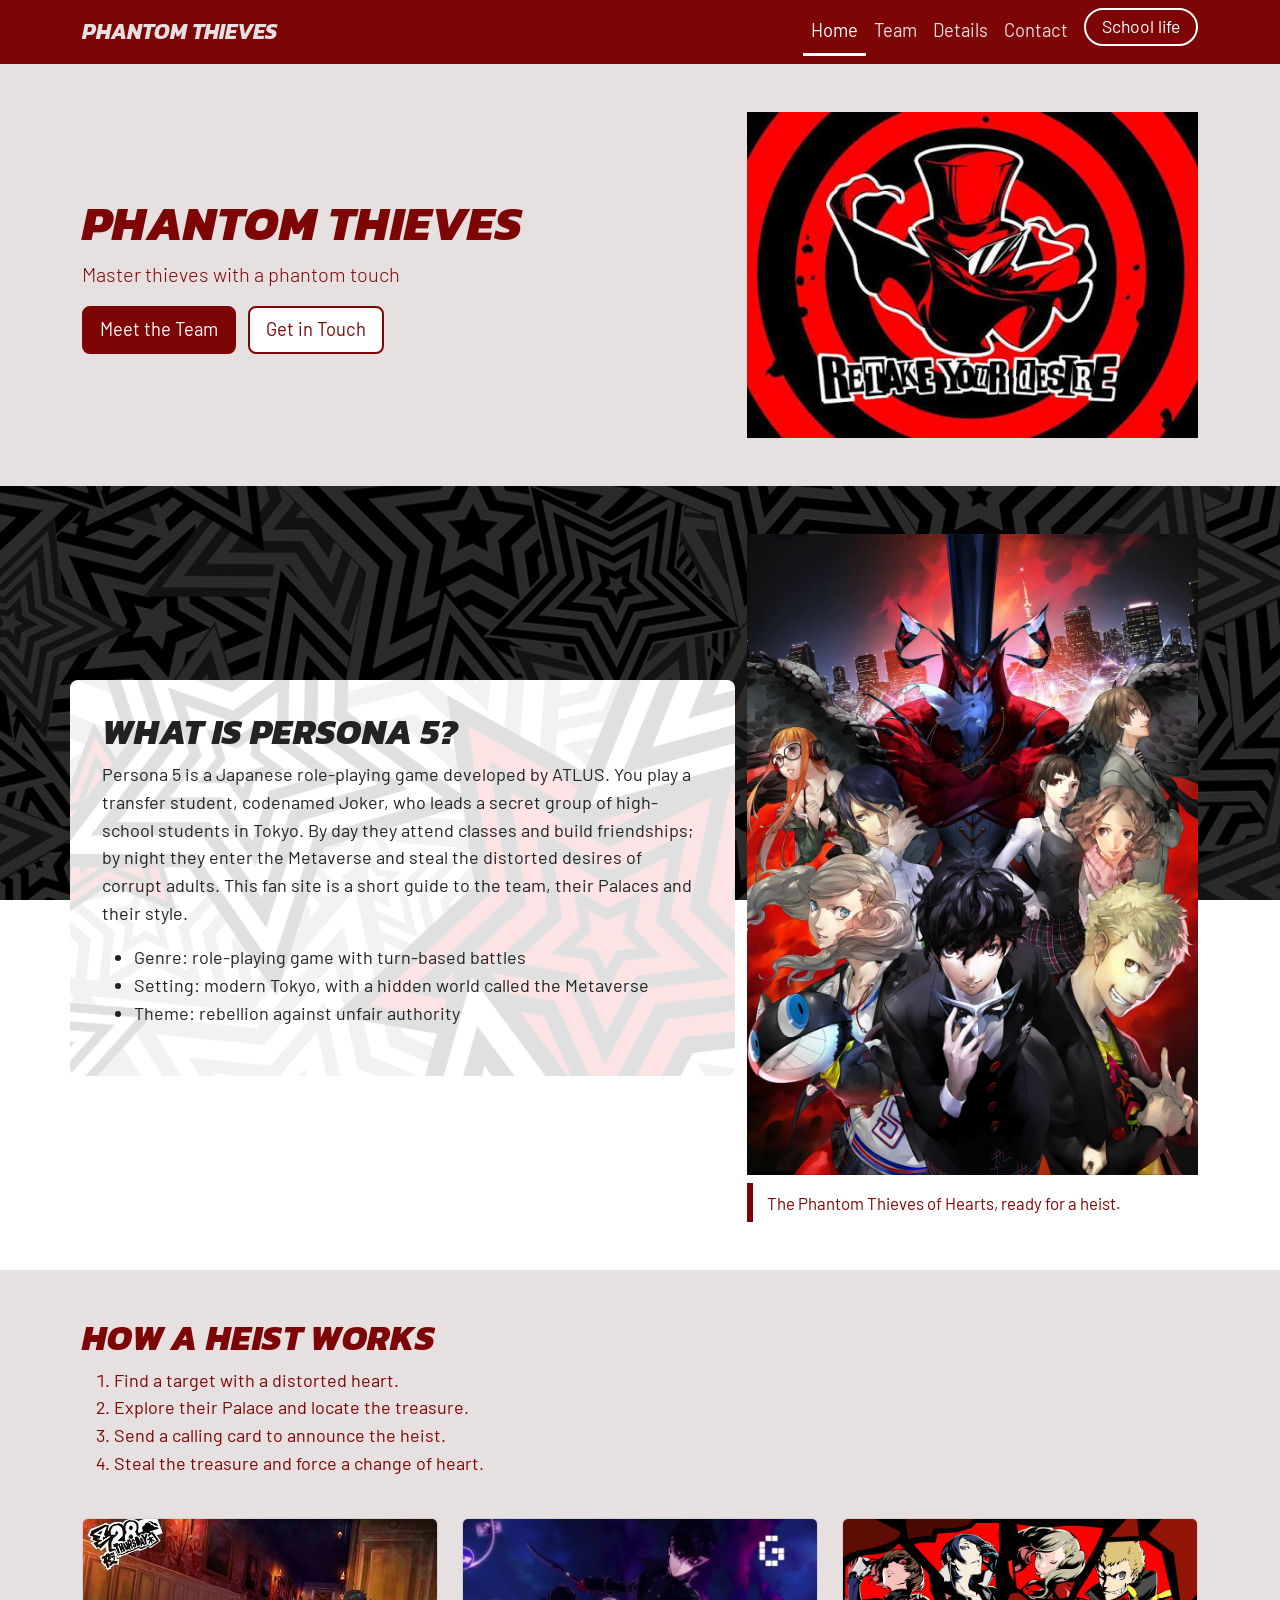
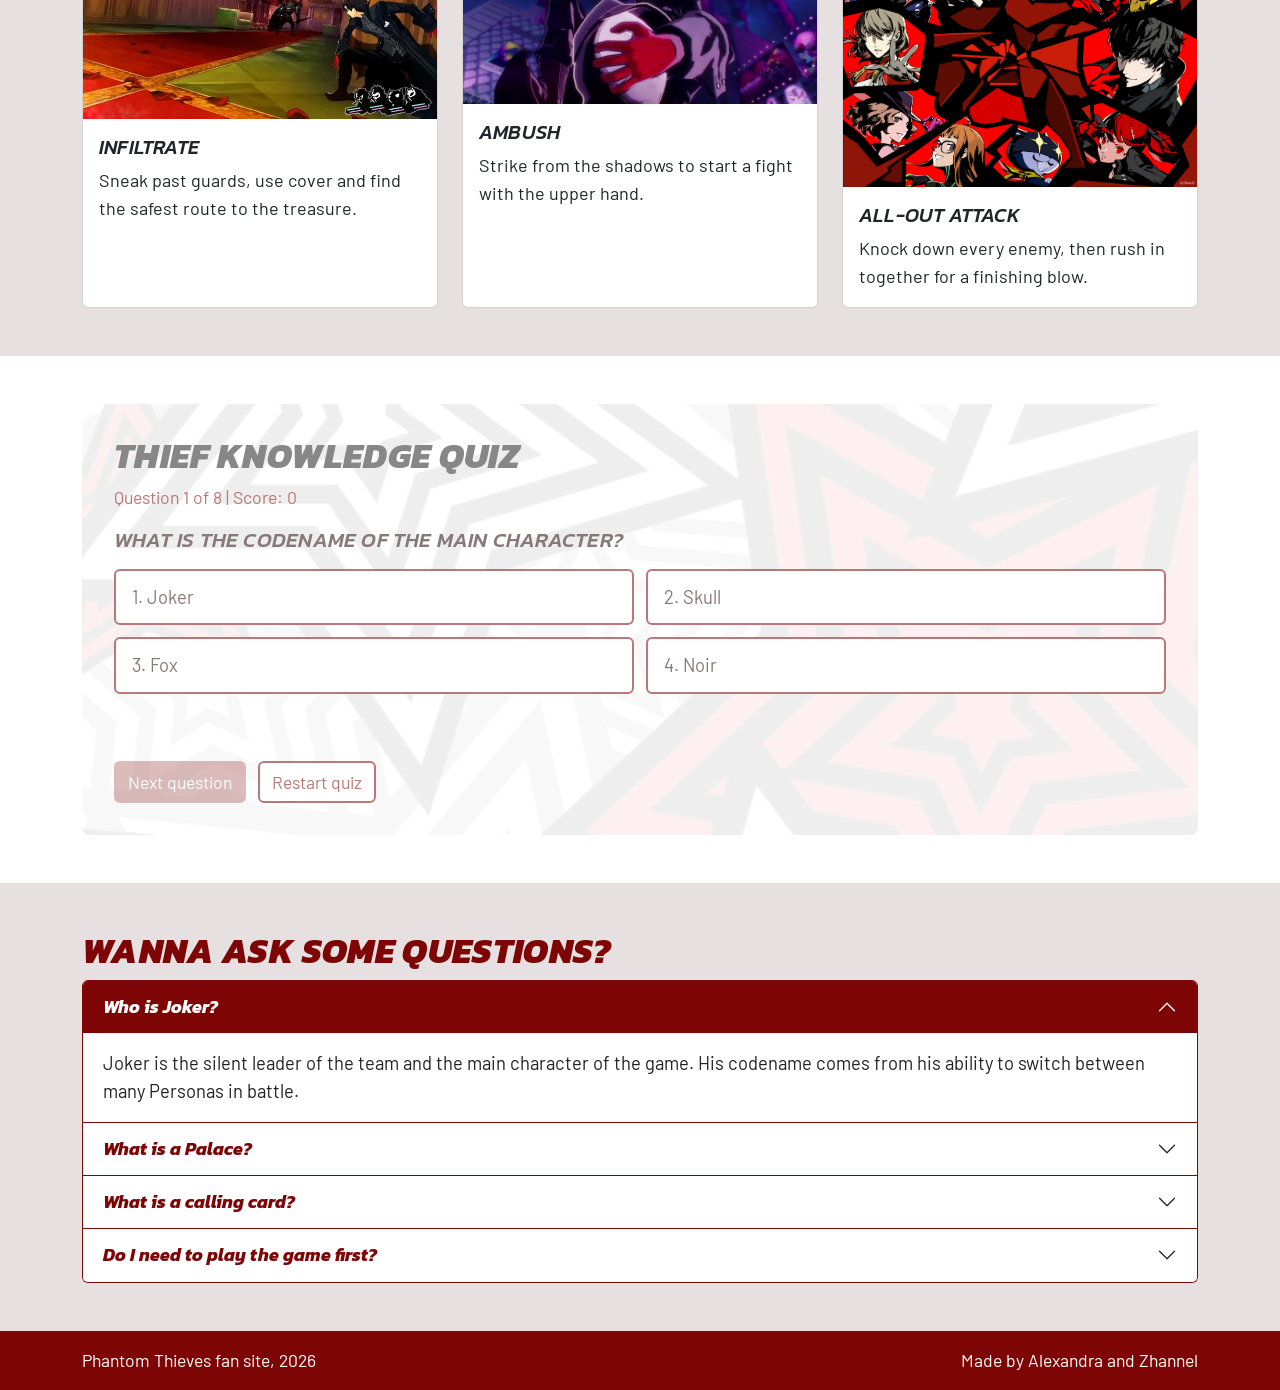
==== commit c6b7151a: "readability" ====
--- a/index.html
+++ b/index.html
@@ -50,7 +50,7 @@
       </div>
       <div class="col-12 col-md-5 order-1 order-md-2">
         <figure class="mb-0"><img class="slot slot-4x3" src="images/team.jpg" alt="The Phantom Thieves standing together in masks">
-        <figcaption>The Phantom Thieves of Hearts, ready for a heist.</figcaption></figure>
+        <figcaption class="hero-caption">The Phantom Thieves of Hearts, ready for a heist.</figcaption></figure>
       </div>
     </div>
   </div>
--- a/css/style.css
+++ b/css/style.css
@@ -49,7 +49,7 @@
 
 .member {
   padding: var(--space);
-  background: linear-gradient(rgba(255, 255, 255, 0.88), rgba(255, 255, 255, 0.88)), url('../images/member-bg.jpg') repeat center center;
+  background: linear-gradient(rgba(255, 255, 255, 0.88), rgba(255, 255, 255, 0.88)), url('../images/member-bg.jpg') no-repeat center center;
   background-size: cover;
   color: #222;
 }
@@ -74,7 +74,7 @@
   padding: 2rem;
   border-radius: 8px; 
   background: linear-gradient(rgba(255, 255, 255, 0.88), rgba(255, 255, 255, 0.88)), url('../images/member-bg.jpg') no-repeat center center;
-  background-size: 500px;
+  background-size: cover;
   color: #222;
 }
 
@@ -85,7 +85,6 @@
 }
 @media (min-width:1200px){
   .roster-grid{grid-template-columns:repeat(4,1fr)}
-  .roster-heading{text-align:center}
   .member img{max-width:100%}
 }
 
@@ -108,7 +107,7 @@
   padding: 2rem;
   border-radius: 8px;
   background: linear-gradient(rgba(255, 255, 255, 0.88), rgba(255, 255, 255, 0.88)), url('../images/member-bg.jpg') no-repeat center center;
-  background-size: 500px;
+  background-size: cover;
   color: #222;
   border: 1px solid #ccc;
 }
@@ -174,11 +173,6 @@
   width: 100vw;
   height: 100vh;
   object-fit: cover;
-}
-
-.text-stroke-white {
-  color: var(--color-main);
-  -webkit-text-stroke: 0.003em #fff;
 }
 
 .btn {
@@ -497,7 +491,7 @@
 }
 .theme-toggle:hover{background:var(--color-accent);color:var(--color-main);transform:rotate(-3deg)}
 
-[data-theme="school"] body{background:var(--color-alt)}
+[data-theme="school"] body{background:var(--color-alt) url('../images/school-bg.jpg') no-repeat center center fixed;background-size:cover}
 [data-theme="school"] .site-nav{background:var(--color-accent);border-bottom:4px solid var(--color-main)}
 [data-theme="school"] .site-nav .navbar-brand,[data-theme="school"] .site-nav .nav-link{color:var(--color-main)}
 [data-theme="school"] .site-nav .nav-link:hover,[data-theme="school"] .site-nav .nav-link.active{color:var(--color-bg);border-bottom-color:var(--color-main)}
@@ -540,3 +534,6 @@
 
 .navbar-brand,.nav-tabs .nav-link,.faq .accordion-button,.btn-p5,.table-box .table thead th,.plan-total dd{font-weight:700;font-style:italic}
 .navbar-brand{text-transform:uppercase}
+
+.roster-heading.plate{display:table;margin:0 auto 1rem}
+.hero-caption{display:inline-block;margin-top:.5rem;padding:.4rem .9rem;border-left:6px solid var(--color-main);background:var(--color-accent);color:var(--color-main);font-size:1.05rem}
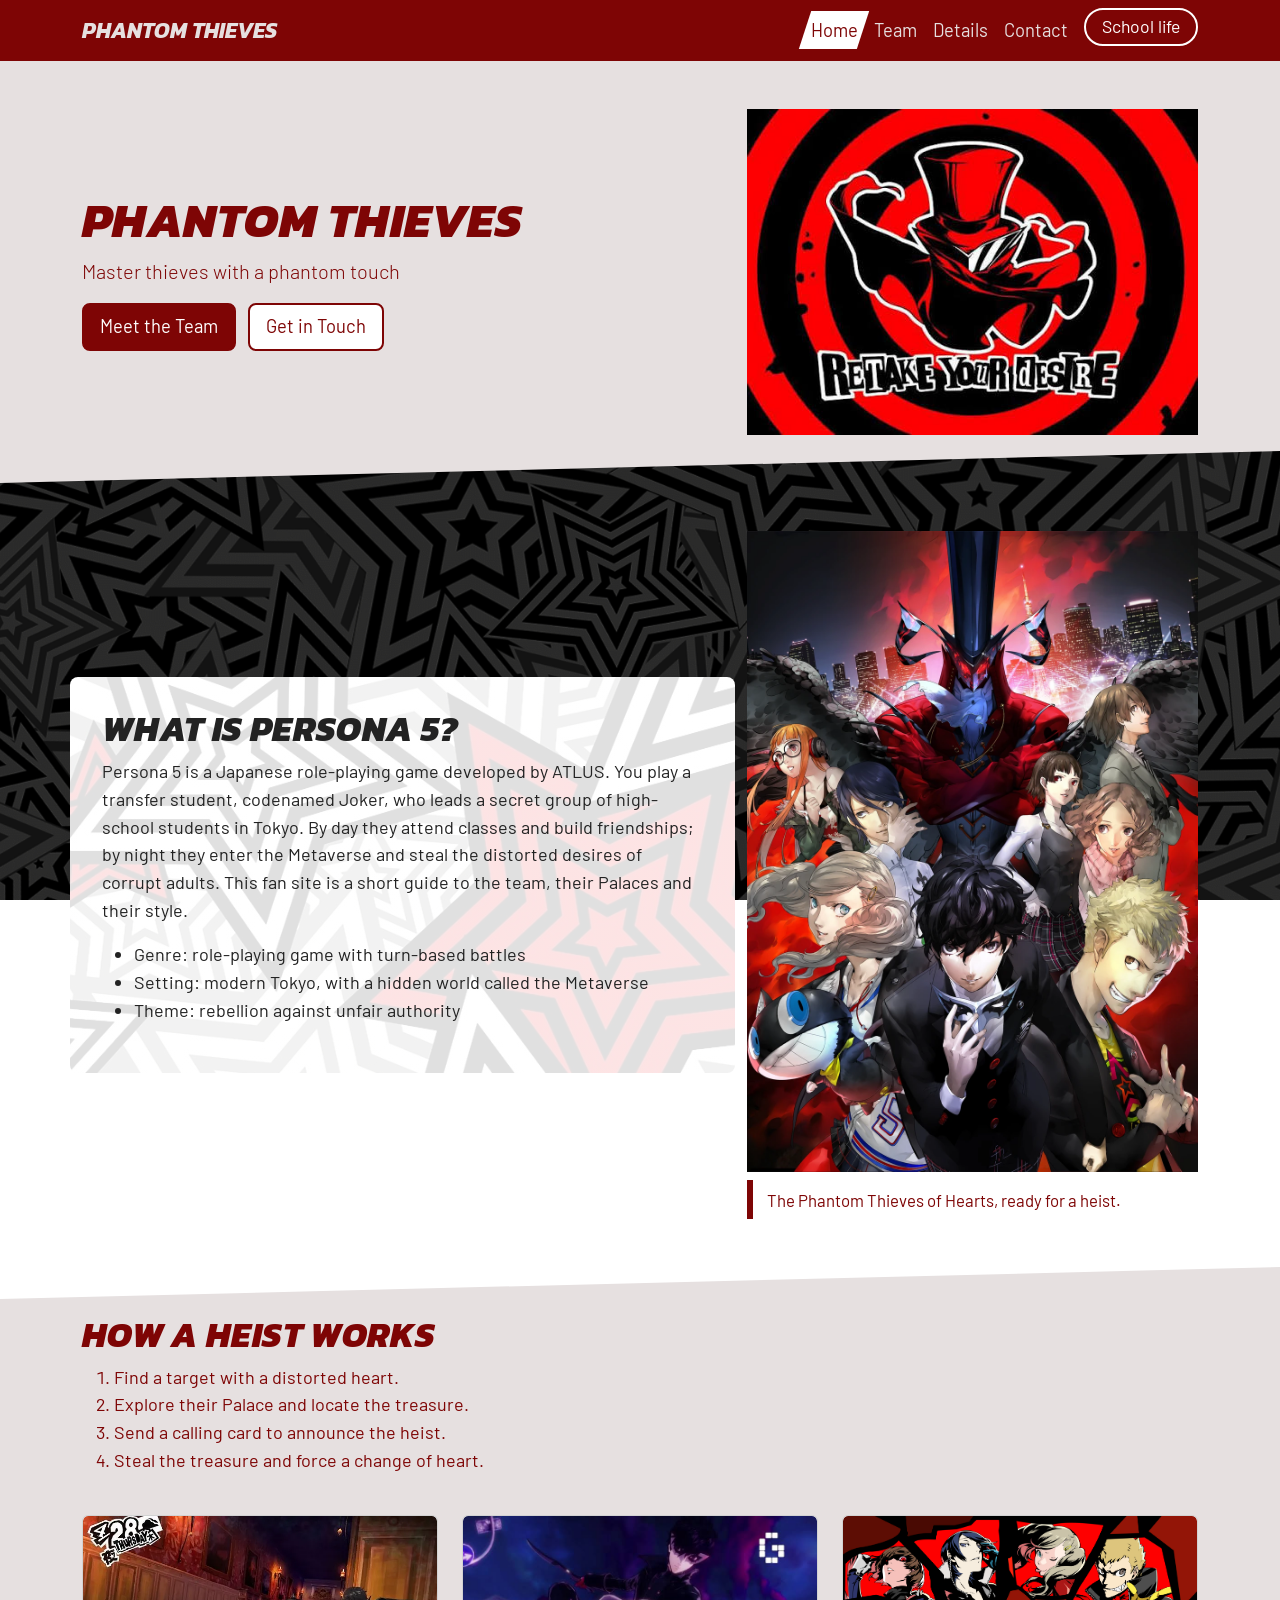
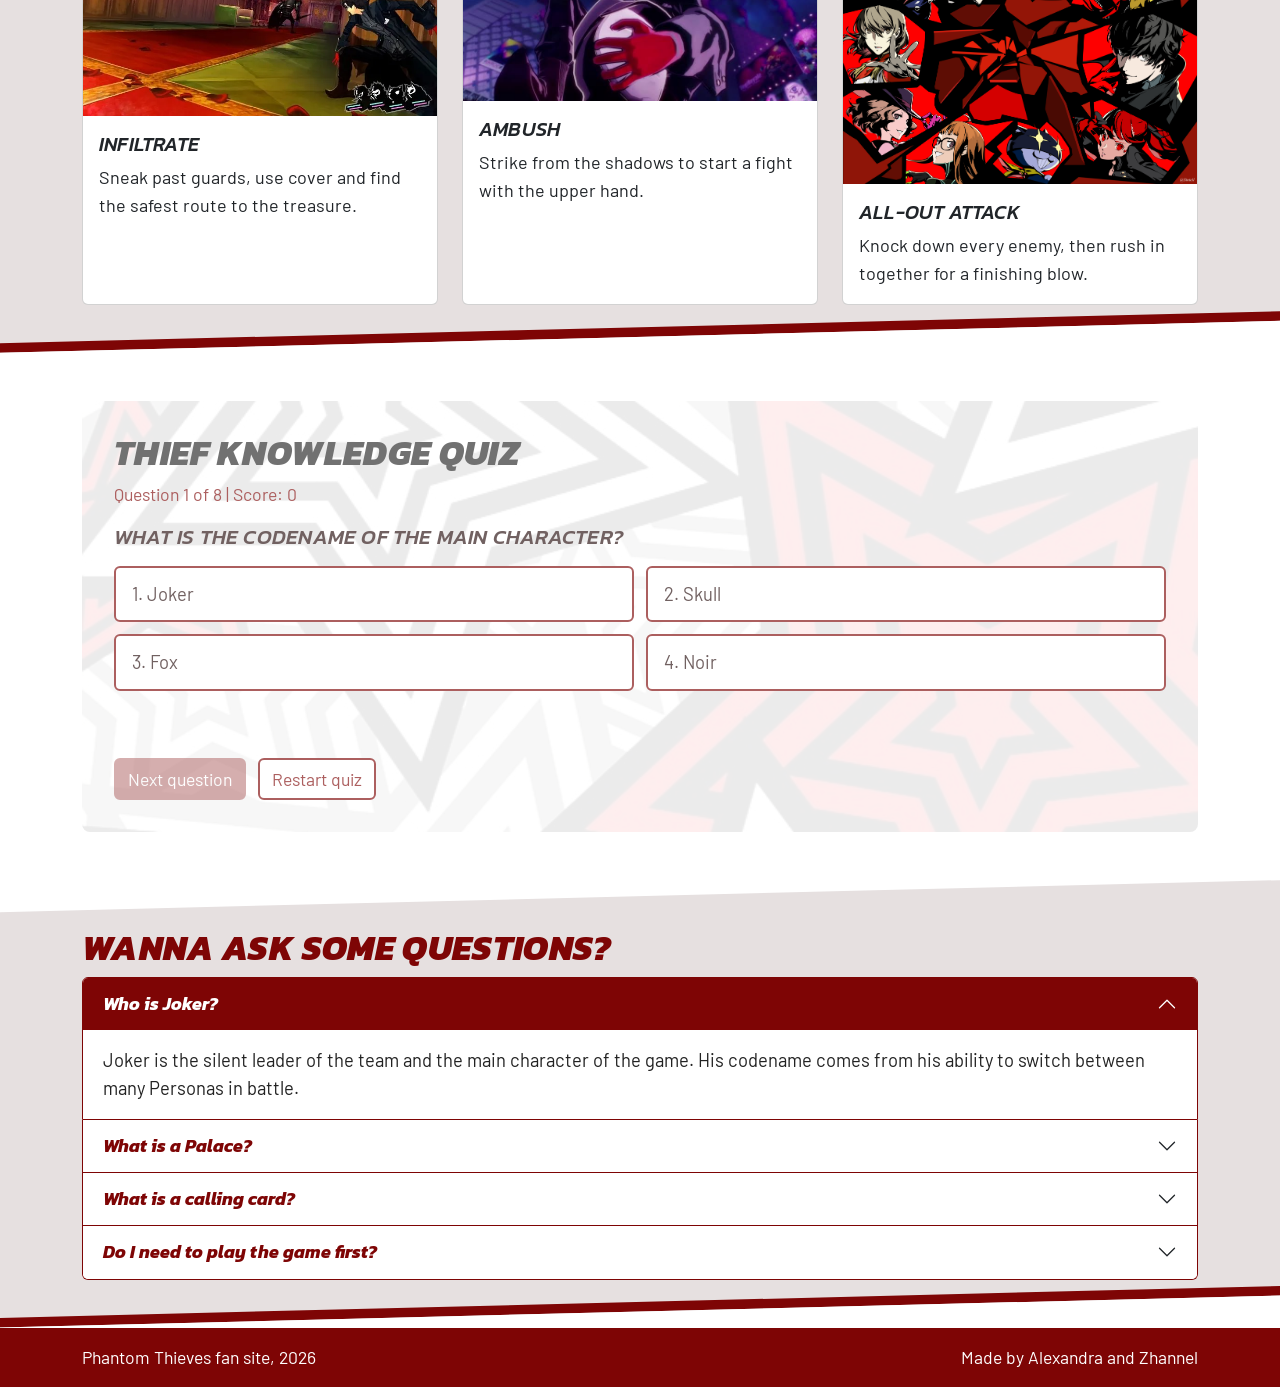
==== commit f8e7dab0: "red slanted page transition" ====
--- a/index.html
+++ b/index.html
@@ -28,7 +28,7 @@
       <div class="col-12 col-lg-7">
         <h1>Phantom Thieves</h1>
         <p class="lead">Master thieves with a phantom touch</p>
-        <a href="team.html" class="btn btn-primary btn-lg" id="meet-btn">Meet the Team</a>
+        <a href="team.html" class="btn btn-primary btn-lg" id="meet-btn" data-no-wipe>Meet the Team</a>
         <a href="contact.html" class="btn btn-outline-secondary btn-lg ms-2">Get in Touch</a>
       </div>
       <div class="col-lg-5 d-none d-lg-block"><img class="slot slot-4x3" src="images/emblem.jpg" alt="Stylized mask emblem of the Phantom Thieves"></div>
--- a/css/style.css
+++ b/css/style.css
@@ -5,6 +5,7 @@
   --color-alt:#e6e0e0;
   --font-heading: "Kanit", sans-serif;
   --font-body: "Barlow", sans-serif;
+  --cut: min(2.5vw, 2.2rem);
   --space:1rem;
 }
 
@@ -25,11 +26,22 @@
 img{max-width:100%}
 :focus-visible{outline:3px solid var(--color-accent);outline-offset:2px;box-shadow:0 0 0 6px var(--color-bg)}
 
-.site-nav{background:var(--color-main)}
+.site-nav{--slash-bg:var(--color-accent);--slash-fg:var(--color-main);background:var(--color-main)}
 .site-nav .navbar-brand,.site-nav .nav-link{color:var(--color-alt)}
 .site-nav .navbar-brand{font-family:var(--font-heading);font-size:1.35rem}
-.site-nav .nav-link{font-size:1.15rem;border-bottom:3px solid transparent;transition:color .3s,border-color .3s}
-.site-nav .nav-link:hover,.site-nav .nav-link.active{color:var(--color-accent);border-bottom-color:var(--color-accent)}
+.site-nav .nav-link{position:relative;isolation:isolate;font-size:1.15rem;transition:color .25s ease}
+.site-nav .nav-link::before{
+  content:"";
+  position:absolute;
+  inset:.2rem .15rem;
+  background:var(--slash-bg);
+  transform:skewX(-18deg) scaleX(0);
+  transform-origin:left center;
+  transition:transform .3s ease;
+  z-index:-1;
+}
+.site-nav .nav-link:hover,.site-nav .nav-link:focus-visible,.site-nav .nav-link.active{color:var(--slash-fg)}
+.site-nav .nav-link:hover::before,.site-nav .nav-link:focus-visible::before,.site-nav .nav-link.active::before{transform:skewX(-18deg) scaleX(1)}
 .site-nav .navbar-toggler{border-color:var(--color-accent)}
 .site-nav .navbar-toggler-icon{filter:invert(1)}
 .hero,.page-title{padding:3rem 0;background:var(--color-alt)}
@@ -492,9 +504,9 @@
 .theme-toggle:hover{background:var(--color-accent);color:var(--color-main);transform:rotate(-3deg)}
 
 [data-theme="school"] body{background:var(--color-alt) url('../images/school-bg.jpg') no-repeat center center fixed;background-size:cover}
-[data-theme="school"] .site-nav{background:var(--color-accent);border-bottom:4px solid var(--color-main)}
+[data-theme="school"] .site-nav{--slash-bg:var(--color-main);--slash-fg:var(--color-accent);background:var(--color-accent);border-bottom:4px solid var(--color-main)}
 [data-theme="school"] .site-nav .navbar-brand,[data-theme="school"] .site-nav .nav-link{color:var(--color-main)}
-[data-theme="school"] .site-nav .nav-link:hover,[data-theme="school"] .site-nav .nav-link.active{color:var(--color-bg);border-bottom-color:var(--color-main)}
+[data-theme="school"] .site-nav .nav-link:hover,[data-theme="school"] .site-nav .nav-link:focus-visible,[data-theme="school"] .site-nav .nav-link.active{color:var(--slash-fg)}
 [data-theme="school"] .site-nav .navbar-toggler{border-color:var(--color-main)}
 [data-theme="school"] .site-nav .navbar-toggler-icon{filter:none}
 [data-theme="school"] .theme-toggle{border-color:var(--color-main);color:var(--color-main)}
@@ -537,3 +549,58 @@
 
 .roster-heading.plate{display:table;margin:0 auto 1rem}
 .hero-caption{display:inline-block;margin-top:.5rem;padding:.4rem .9rem;border-left:6px solid var(--color-main);background:var(--color-accent);color:var(--color-main);font-size:1.05rem}
+
+.hero,.page-title{clip-path:polygon(0 0,100% 0,100% calc(100% - var(--cut)),0 100%)}
+.section-alt{position:relative;clip-path:polygon(0 var(--cut),100% 0,100% calc(100% - var(--cut)),0 100%)}
+.section-alt::after{
+  content:"";
+  position:absolute;
+  left:0;
+  right:0;
+  bottom:0;
+  height:calc(var(--cut) + .6rem);
+  background:var(--color-main);
+  clip-path:polygon(0 calc(100% - .6rem),100% 0,100% .6rem,0 100%);
+  pointer-events:none;
+}
+
+.card,.member,.palace-card,.fankit-card{position:relative;overflow:hidden}
+.card::before,.member::before,.palace-card::before,.fankit-card::before{
+  content:"";
+  position:absolute;
+  top:0;
+  bottom:0;
+  left:0;
+  width:1.1rem;
+  background:var(--color-main);
+  clip-path:polygon(0 0,0 0,0 100%,0 100%);
+  transition:clip-path .35s ease;
+  pointer-events:none;
+  z-index:2;
+}
+.card::after,.member::after,.palace-card::after,.fankit-card::after{
+  content:"";
+  position:absolute;
+  inset:0;
+  background:linear-gradient(110deg,transparent 0 42%,rgba(126,5,5,.14) 42% 64%,transparent 64%);
+  opacity:0;
+  transition:opacity .35s ease;
+  pointer-events:none;
+  z-index:1;
+}
+.card:hover::before,.member:hover::before,.palace-card:hover::before,.fankit-card:hover::before{clip-path:polygon(0 0,100% 0,35% 100%,0 100%)}
+.card:hover::after,.member:hover::after,.palace-card:hover::after,.fankit-card:hover::after{opacity:1}
+
+.wipe{position:fixed;inset:0;z-index:3000;pointer-events:none;visibility:hidden}
+.wipe.on{visibility:visible}
+.wipe-dark,.wipe-red{
+  position:absolute;
+  inset:0;
+  clip-path:polygon(0 0,0 0,-20% 100%,0 100%);
+  transition:clip-path .45s ease-in;
+}
+.wipe-dark{background:var(--color-bg)}
+.wipe-red{background:var(--color-main);transition-delay:.08s}
+.wipe.cover .wipe-dark,.wipe.cover .wipe-red{clip-path:polygon(0 0,120% 0,100% 100%,0 100%)}
+.wipe.leave .wipe-dark,.wipe.leave .wipe-red{clip-path:polygon(120% 0,120% 0,100% 100%,120% 100%)}
+.wipe.no-anim .wipe-dark,.wipe.no-anim .wipe-red{transition:none}
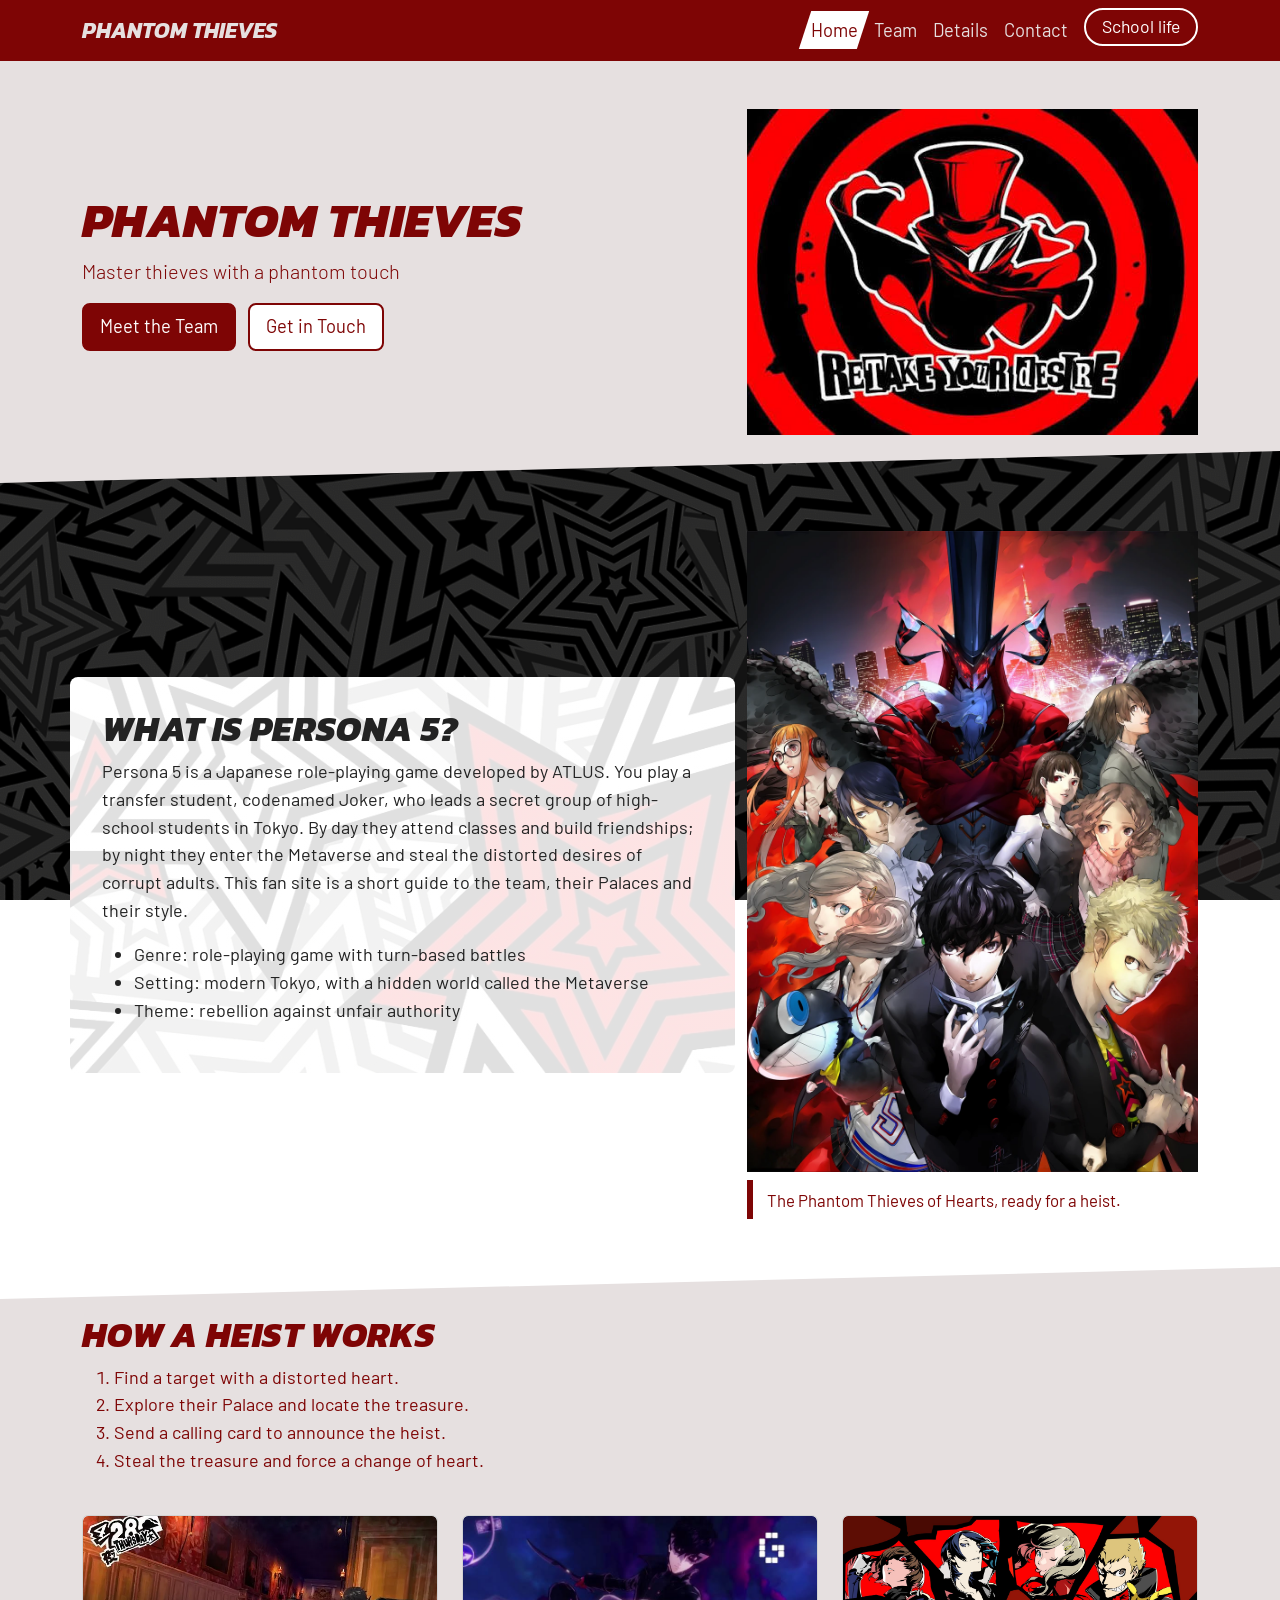
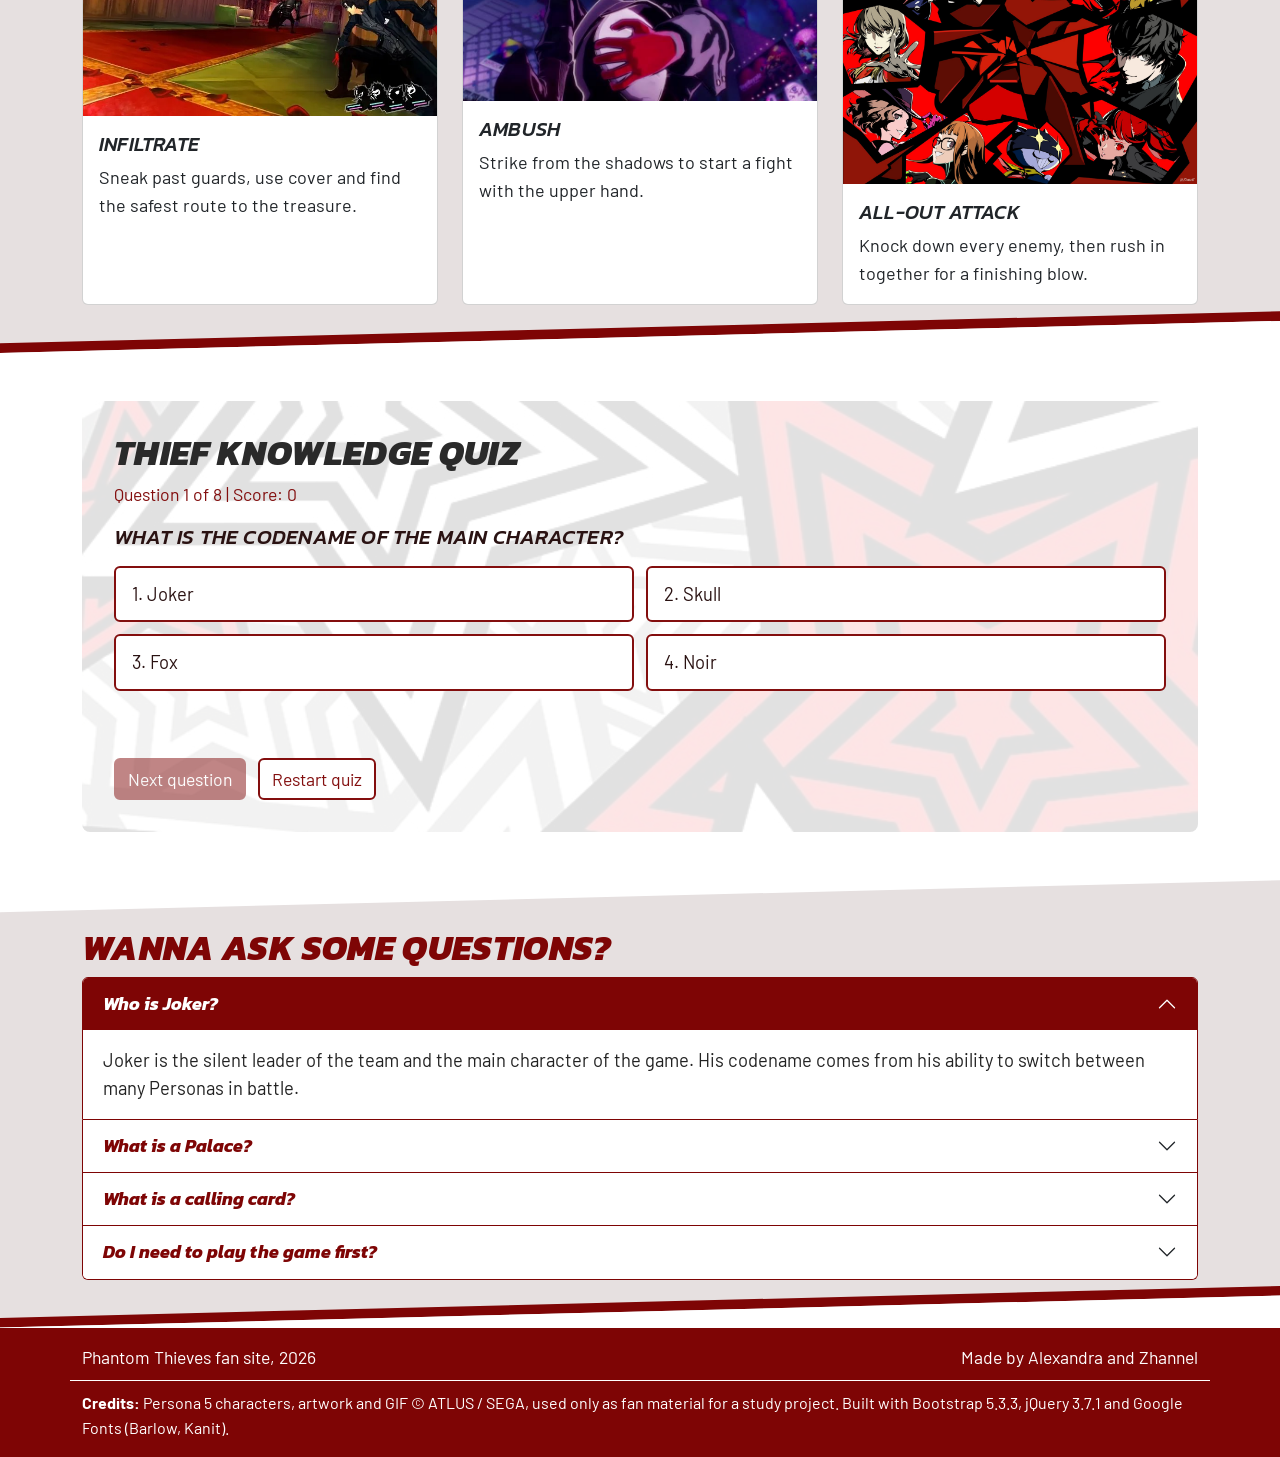
==== commit c65138a5: "added theme flicker, credits, poll results and smoother animation fixes" ====
--- a/index.html
+++ b/index.html
@@ -3,6 +3,8 @@
 <head>
   <meta charset="UTF-8">
   <meta name="viewport" content="width=device-width, initial-scale=1">
+  <script src="js/theme.js"></script>
+  <link rel="preload" as="image" href="images/school-bg.jpg">
   <title>Home | Phantom Thieves</title>
   <link rel="icon" href="images/favicon.ico" type="image/x-icon">
   <link href="https://cdn.jsdelivr.net/npm/bootstrap@5.3.3/dist/css/bootstrap.min.css" rel="stylesheet">
@@ -31,7 +33,7 @@
         <a href="team.html" class="btn btn-primary btn-lg" id="meet-btn" data-no-wipe>Meet the Team</a>
         <a href="contact.html" class="btn btn-outline-secondary btn-lg ms-2">Get in Touch</a>
       </div>
-      <div class="col-lg-5 d-none d-lg-block"><img class="slot slot-4x3" src="images/emblem.jpg" alt="Stylized mask emblem of the Phantom Thieves"></div>
+      <div class="col-lg-5 d-none d-lg-block"><img class="slot" src="images/emblem.jpg" alt="Stylized mask emblem of the Phantom Thieves"></div>
     </div>
   </div>
 </section>
@@ -49,7 +51,7 @@
         </ul>
       </div>
       <div class="col-12 col-md-5 order-1 order-md-2">
-        <figure class="mb-0"><img class="slot slot-4x3" src="images/team.jpg" alt="The Phantom Thieves standing together in masks">
+        <figure class="mb-0"><img class="slot" src="images/team.jpg" alt="The Phantom Thieves standing together in masks">
         <figcaption class="hero-caption">The Phantom Thieves of Hearts, ready for a heist.</figcaption></figure>
       </div>
     </div>
@@ -66,11 +68,11 @@
       <li>Steal the treasure and force a change of heart.</li>
     </ol>
     <div class="row row-cols-1 row-cols-sm-2 row-cols-lg-3 g-4 mt-1">
-      <div class="col"><div class="card reveal h-100"><img class="slot slot-16x9 card-img-top" src="images/sneaking.jpg" alt="A thief sneaking in a Palace"> 
+      <div class="col"><div class="card reveal h-100"><img class="slot card-img-top" src="images/sneaking.jpg" alt="A thief sneaking in a Palace"> 
       <div class="card-body"><h3 class="h5 card-title">Infiltrate</h3><p class="card-text">Sneak past guards, use cover and find the safest route to the treasure.</p></div></div></div>
-      <div class="col"><div class="card reveal h-100"><img class="slot slot-16x9 card-img-top" src="images/ambush.jpg" alt="A thief ambushing an enemy"> 
+      <div class="col"><div class="card reveal h-100"><img class="slot card-img-top" src="images/ambush.jpg" alt="A thief ambushing an enemy"> 
       <div class="card-body"><h3 class="h5 card-title">Ambush</h3><p class="card-text">Strike from the shadows to start a fight with the upper hand.</p></div></div></div>
-      <div class="col"><div class="card reveal h-100"><img class="slot slot-16x9 card-img-top" src="images/full_team.jpg" alt="The whole team attacking at once">
+      <div class="col"><div class="card reveal h-100"><img class="slot card-img-top" src="images/full_team.jpg" alt="The whole team attacking at once">
       <div class="card-body"><h3 class="h5 card-title">All-Out Attack</h3><p class="card-text">Knock down every enemy, then rush in together for a finishing blow.</p></div></div></div>
     </div>
   </div>
@@ -107,7 +109,7 @@
   <img src="media/1.gif" alt="">
 </div>
 </main>
-<footer class="site-footer"><div class="container footer-row"><p class="mb-0">Phantom Thieves fan site, 2026</p><p class="mb-0">Made by Alexandra and Zhannel</p></div></footer>
+<footer class="site-footer"><div class="container footer-row"><p class="mb-0">Phantom Thieves fan site, 2026</p><p class="mb-0">Made by Alexandra and Zhannel</p></div><div class="container footer-credits"><p class="mb-0"><strong>Credits:</strong> Persona 5 characters, artwork and GIF &copy; ATLUS / SEGA, used only as fan material for a study project. Built with Bootstrap 5.3.3, jQuery 3.7.1 and Google Fonts (Barlow, Kanit).</p></div></footer>
 <script src="https://code.jquery.com/jquery-3.7.1.min.js"></script>
 <script src="https://cdn.jsdelivr.net/npm/bootstrap@5.3.3/dist/js/bootstrap.bundle.min.js"></script>
 <script src="js/main.js"></script>
--- a/css/style.css
+++ b/css/style.css
@@ -47,7 +47,6 @@
 .hero,.page-title{padding:3rem 0;background:var(--color-alt)}
 .section-alt{background:var(--color-alt)}
 .quote-box{margin:0;padding:var(--space);border-left:6px solid var(--color-accent);background:var(--color-alt)}
-.tab-box{border:1px solid #ccc;border-top:0}
 .table caption{caption-side:top; font-size:1.5rem; color:var(--color-main); text-align:center; margin-bottom:1rem}
 fieldset{border:1px solid #ccc;padding:1.5rem}
 legend{float:none;width:auto;padding:0 .5rem;font-size:1.05rem}
@@ -102,12 +101,6 @@
 
 .slot {
   display: block;
-  width: 100%;
-  height: auto;
-  object-fit: cover;
-}
-
-.slot-4x3 {
   width: 100%;
   height: auto;
   object-fit: cover;
@@ -196,11 +189,11 @@
     box-shadow: 0 6px 15px rgba(0, 0, 0, 0.2);
 }
 
-.card, .vet-card {
+.card {
     transition: transform 0.3s ease, box-shadow 0.3s ease, border-color 0.3s ease;
 }
 
-.card:hover, .vet-card:hover {
+.card:hover {
     transform: translateY(-5px);
     box-shadow: 0 10px 25px rgba(75, 3, 3, 0.459);
     border-color: #fd0606;
@@ -591,16 +584,33 @@
 .card:hover::before,.member:hover::before,.palace-card:hover::before,.fankit-card:hover::before{clip-path:polygon(0 0,100% 0,35% 100%,0 100%)}
 .card:hover::after,.member:hover::after,.palace-card:hover::after,.fankit-card:hover::after{opacity:1}
 
-.wipe{position:fixed;inset:0;z-index:3000;pointer-events:none;visibility:hidden}
+.wipe{position:fixed;inset:0;z-index:3000;pointer-events:none;visibility:hidden;overflow:hidden}
 .wipe.on{visibility:visible}
 .wipe-dark,.wipe-red{
   position:absolute;
-  inset:0;
-  clip-path:polygon(0 0,0 0,-20% 100%,0 100%);
-  transition:clip-path .45s ease-in;
+  top:0;
+  bottom:0;
+  left:-200px;
+  width:calc(100% + 400px);
+  transform:translateX(-110%) skewX(-18deg);
+  will-change:transform;
+  transition:transform .7s cubic-bezier(.6,0,.3,1);
 }
 .wipe-dark{background:var(--color-bg)}
-.wipe-red{background:var(--color-main);transition-delay:.08s}
-.wipe.cover .wipe-dark,.wipe.cover .wipe-red{clip-path:polygon(0 0,120% 0,100% 100%,0 100%)}
-.wipe.leave .wipe-dark,.wipe.leave .wipe-red{clip-path:polygon(120% 0,120% 0,100% 100%,120% 100%)}
+.wipe-red{background:var(--color-main);transition-delay:.1s}
+.wipe.cover .wipe-dark,.wipe.cover .wipe-red{transform:translateX(0) skewX(-18deg)}
+.wipe.leave .wipe-dark,.wipe.leave .wipe-red{transform:translateX(110%) skewX(-18deg)}
 .wipe.no-anim .wipe-dark,.wipe.no-anim .wipe-red{transition:none}
+
+.footer-credits{margin-top:.6rem;padding-top:.6rem;border-top:1px solid currentColor;font-size:1rem}
+
+html.wipe-in::after{content:"";position:fixed;inset:0;z-index:3000;background:var(--color-main)}
+[data-theme="school"] .wipe-dark{background:var(--color-accent)}
+
+.poll-results{margin-bottom:1.5rem;padding:1.25rem;border:3px solid var(--color-bg);border-radius:8px;background:var(--color-alt);color:#222}
+.poll-results[hidden]{display:none}
+.poll-results h3{color:var(--color-main)}
+.poll-list{margin:0;padding:0;list-style:none}
+.poll-list li{margin-bottom:.7rem;font-size:1.1rem}
+.poll-bar{height:.8rem;margin-top:.25rem;background:#ccc;border-radius:999px;overflow:hidden}
+.poll-bar span{display:block;height:100%;background:var(--color-main);transition:width .4s ease}
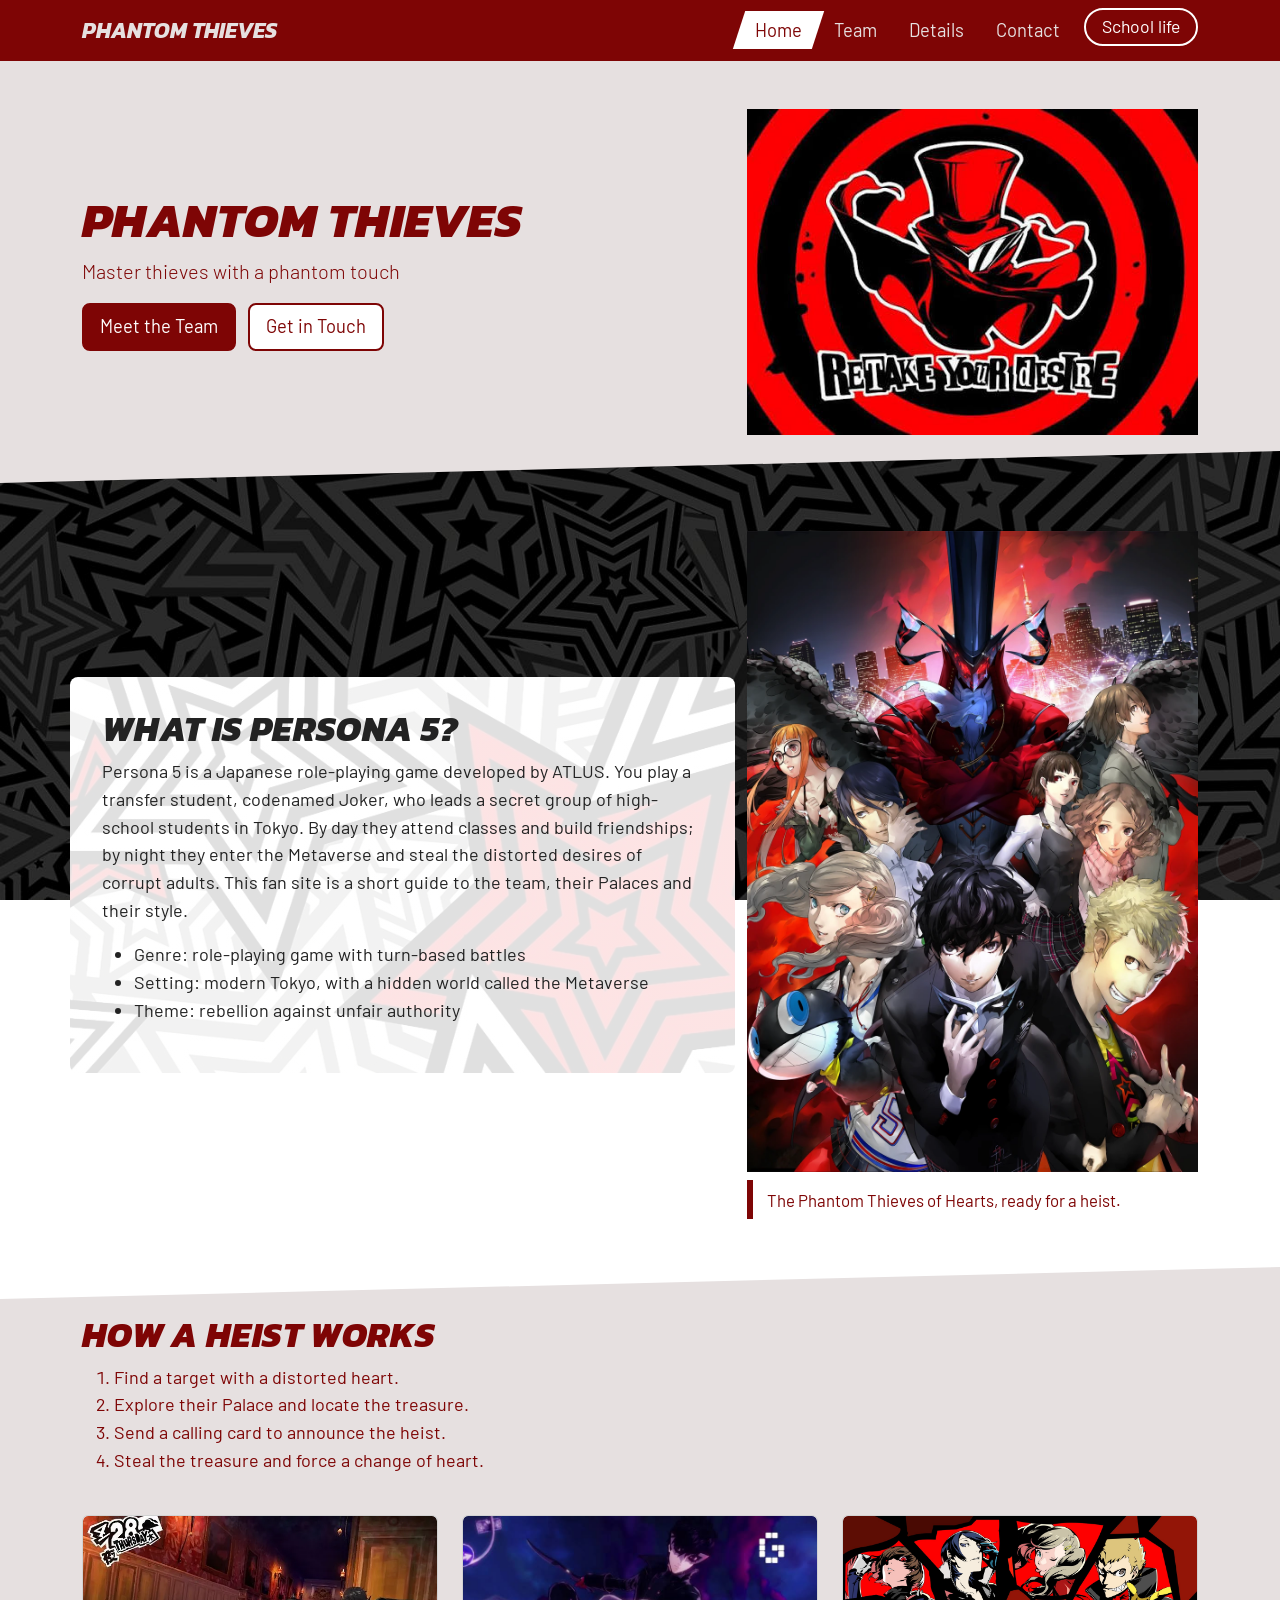
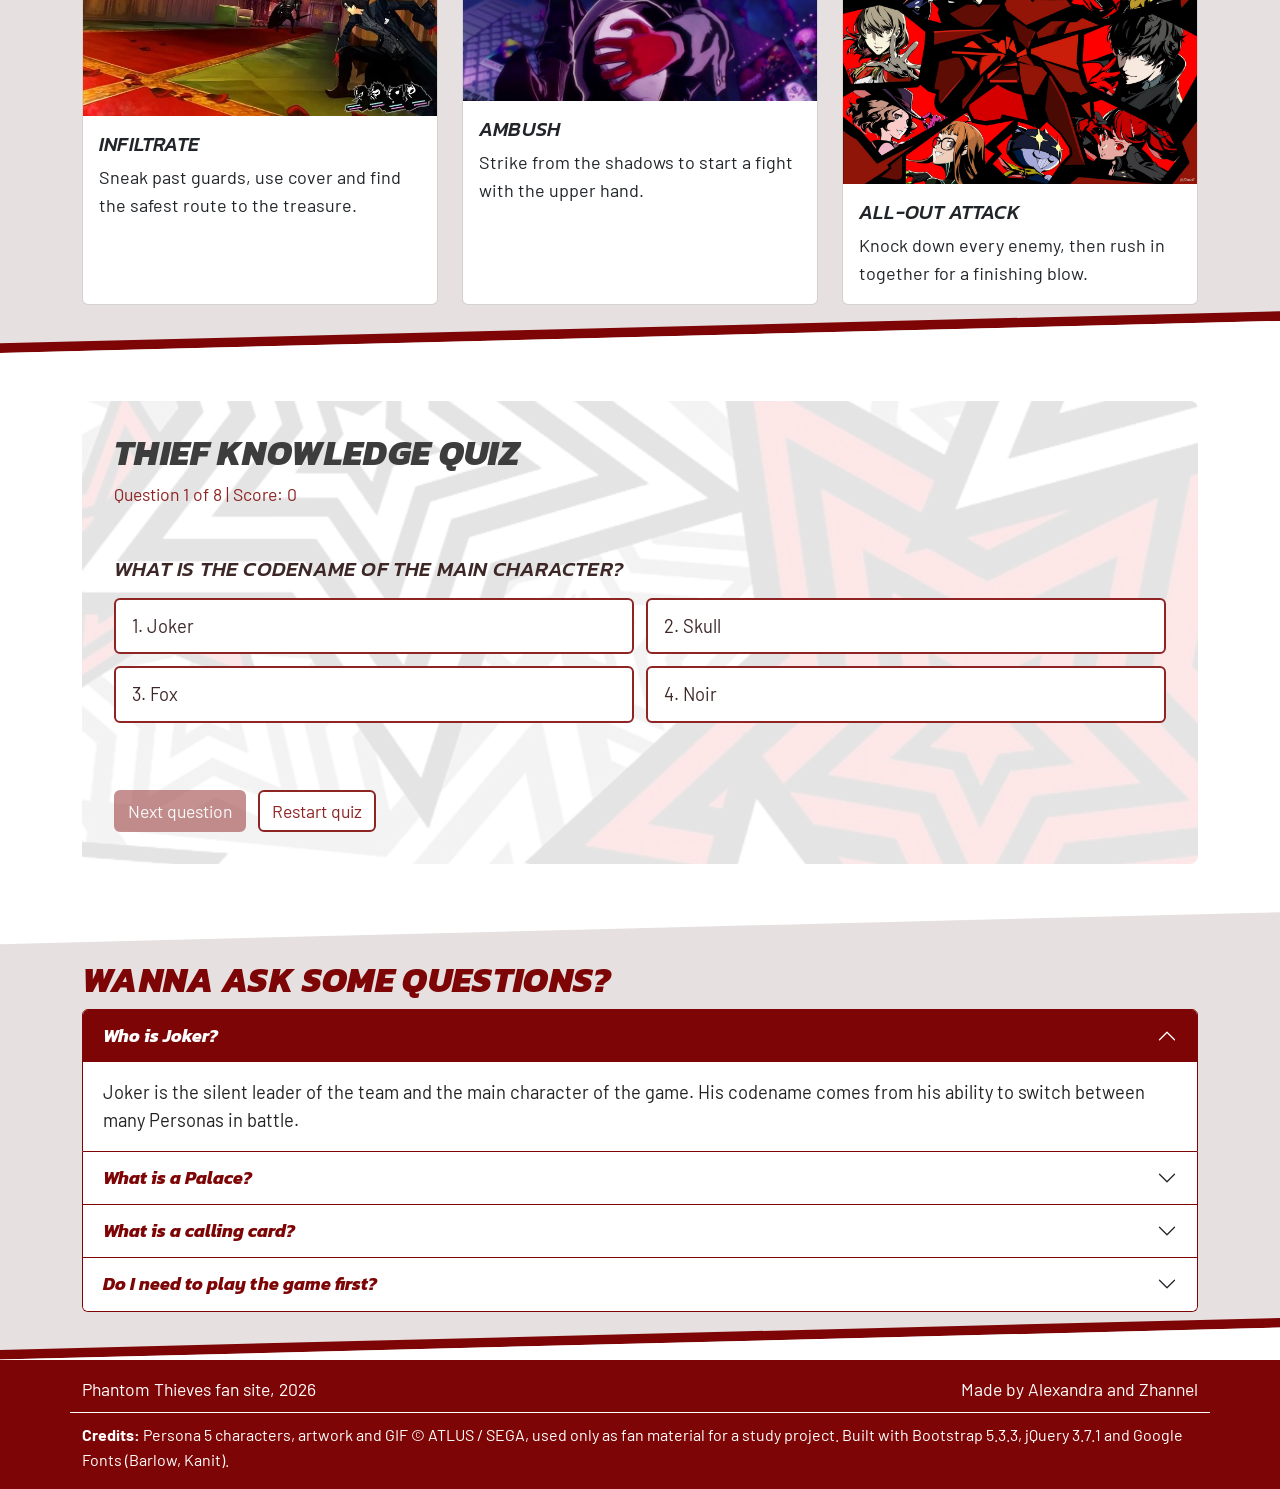
==== commit 678452ad: "quiz best performance added" ====
--- a/index.html
+++ b/index.html
@@ -83,6 +83,7 @@
     <div class="quiz-box content-box reveal">
       <h2 id="quiz-h">Thief Knowledge Quiz</h2>
       <p class="quiz-status" id="quiz-status" aria-live="polite"></p>
+      <p class="quiz-best" id="quiz-best" aria-live="polite"></p>
       <h3 class="h4 quiz-question" id="quiz-question" tabindex="-1"></h3>
       <div class="quiz-options" id="quiz-options"></div>
       <p class="quiz-feedback" id="quiz-feedback" role="status"></p>
@@ -112,6 +113,7 @@
 <footer class="site-footer"><div class="container footer-row"><p class="mb-0">Phantom Thieves fan site, 2026</p><p class="mb-0">Made by Alexandra and Zhannel</p></div><div class="container footer-credits"><p class="mb-0"><strong>Credits:</strong> Persona 5 characters, artwork and GIF &copy; ATLUS / SEGA, used only as fan material for a study project. Built with Bootstrap 5.3.3, jQuery 3.7.1 and Google Fonts (Barlow, Kanit).</p></div></footer>
 <script src="https://code.jquery.com/jquery-3.7.1.min.js"></script>
 <script src="https://cdn.jsdelivr.net/npm/bootstrap@5.3.3/dist/js/bootstrap.bundle.min.js"></script>
+<script src="js/storage.js"></script>
 <script src="js/main.js"></script>
 <script src="js/home.js"></script>
 </body>
--- a/css/style.css
+++ b/css/style.css
@@ -30,10 +30,12 @@
 .site-nav .navbar-brand,.site-nav .nav-link{color:var(--color-alt)}
 .site-nav .navbar-brand{font-family:var(--font-heading);font-size:1.35rem}
 .site-nav .nav-link{position:relative;isolation:isolate;font-size:1.15rem;transition:color .25s ease}
+/* room for the slanted hover plate, so the first letter is never cut off */
+.site-nav .navbar-nav .nav-link{padding-left:1rem;padding-right:1rem}
 .site-nav .nav-link::before{
   content:"";
   position:absolute;
-  inset:.2rem .15rem;
+  inset:.2rem 0;
   background:var(--slash-bg);
   transform:skewX(-18deg) scaleX(0);
   transform-origin:left center;
@@ -594,10 +596,10 @@
   width:calc(100% + 400px);
   transform:translateX(-110%) skewX(-18deg);
   will-change:transform;
-  transition:transform .7s cubic-bezier(.6,0,.3,1);
+  transition:transform .35s cubic-bezier(.5,0,.25,1);
 }
 .wipe-dark{background:var(--color-bg)}
-.wipe-red{background:var(--color-main);transition-delay:.1s}
+.wipe-red{background:var(--color-main);transition-delay:.05s}
 .wipe.cover .wipe-dark,.wipe.cover .wipe-red{transform:translateX(0) skewX(-18deg)}
 .wipe.leave .wipe-dark,.wipe.leave .wipe-red{transform:translateX(110%) skewX(-18deg)}
 .wipe.no-anim .wipe-dark,.wipe.no-anim .wipe-red{transition:none}
@@ -613,4 +615,13 @@
 .poll-list{margin:0;padding:0;list-style:none}
 .poll-list li{margin-bottom:.7rem;font-size:1.1rem}
 .poll-bar{height:.8rem;margin-top:.25rem;background:#ccc;border-radius:999px;overflow:hidden}
-.poll-bar span{display:block;height:100%;background:var(--color-main);transition:width .4s ease}+.poll-bar span{display:block;height:100%;background:var(--color-main);transition:width .4s ease}
+
+.fav-btn{align-self:flex-start;margin-top:.75rem;padding:.35rem .9rem;border:2px solid var(--color-main);border-radius:999px;background:#fff;color:var(--color-main);font-size:1rem;font-weight:700;transition:background-color .2s ease,color .2s ease,transform .2s ease}
+.fav-btn:hover,.fav-btn:focus-visible{background:var(--color-main);color:#fff;transform:translateY(-2px)}
+.fav-btn.is-fav{background:var(--color-main);color:#fff}
+.fav-btn.is-fav:hover,.fav-btn.is-fav:focus-visible{background:var(--color-bg)}
+.p5-link-inline{color:var(--color-main);font-weight:700}
+.p5-link-inline:hover{color:var(--color-bg)}
+
+.quiz-best{min-height:1.5rem;margin-bottom:.5rem;color:var(--color-main);font-weight:700}
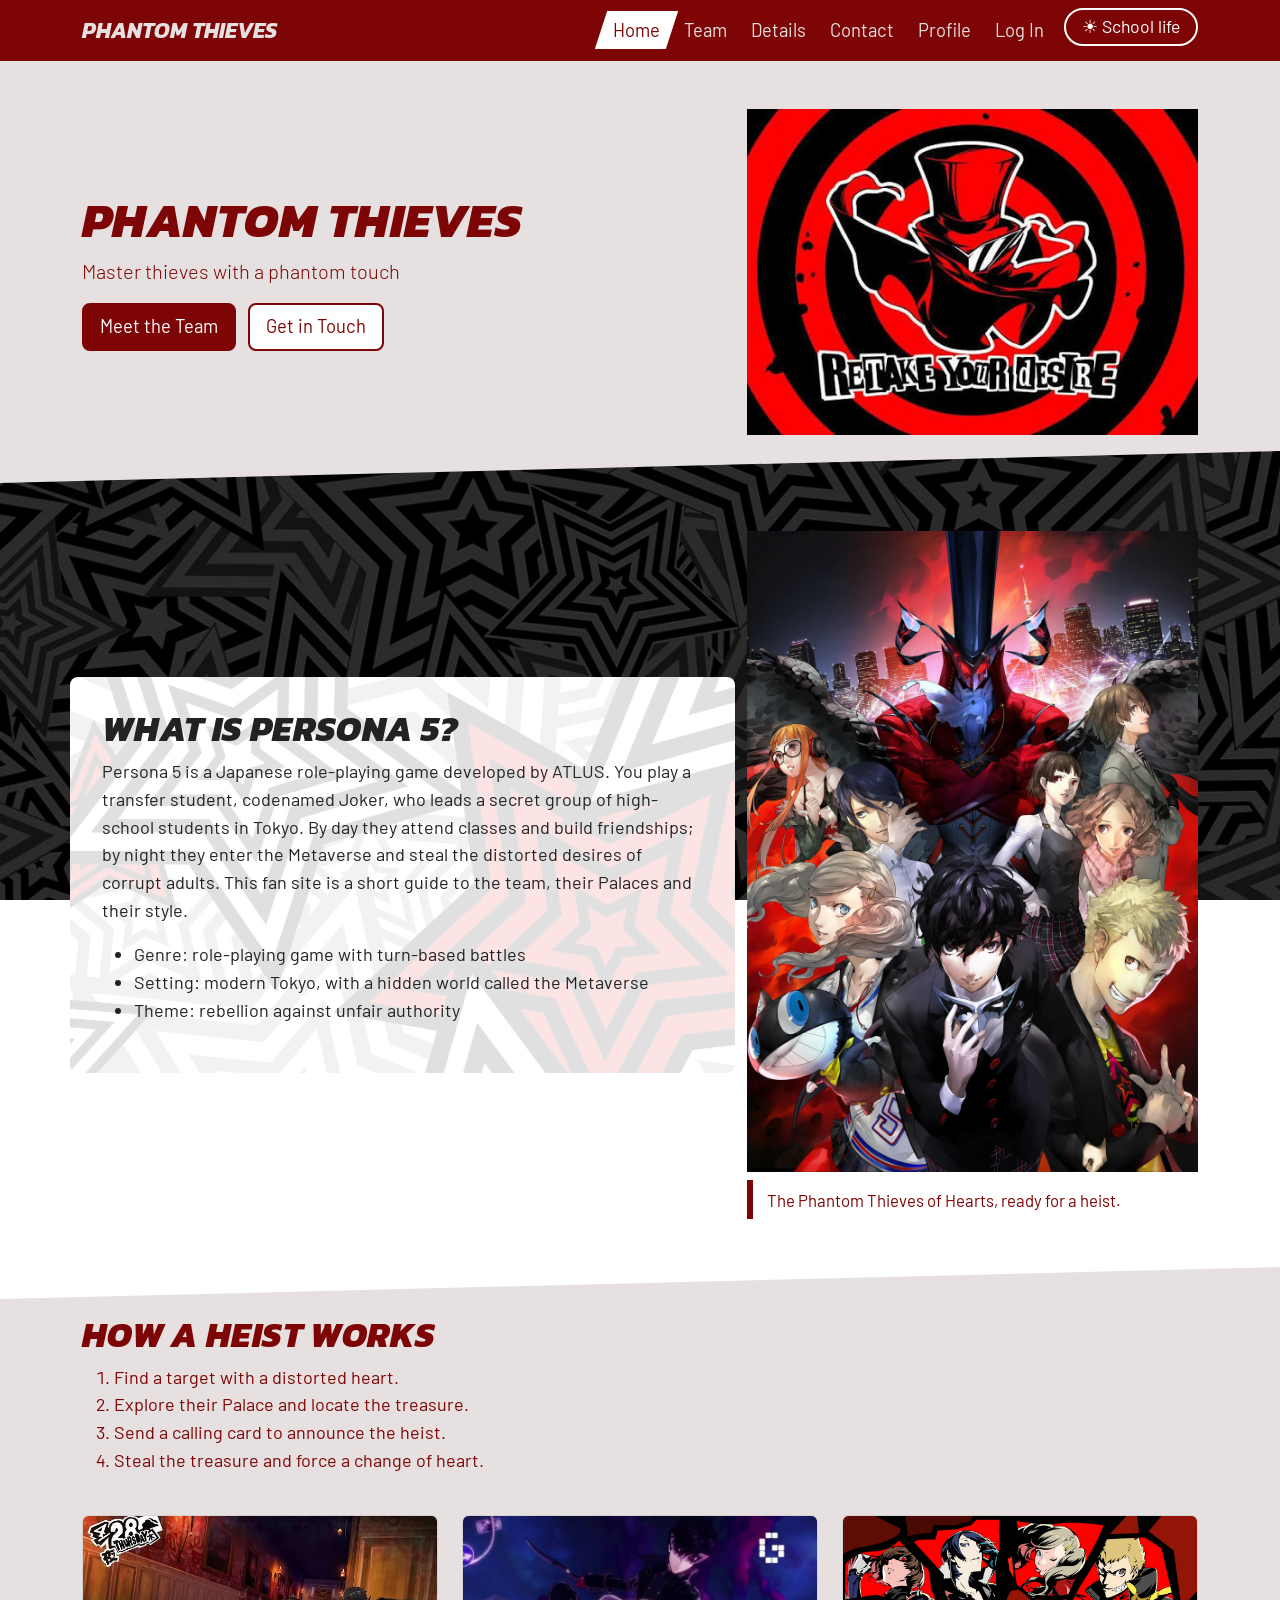
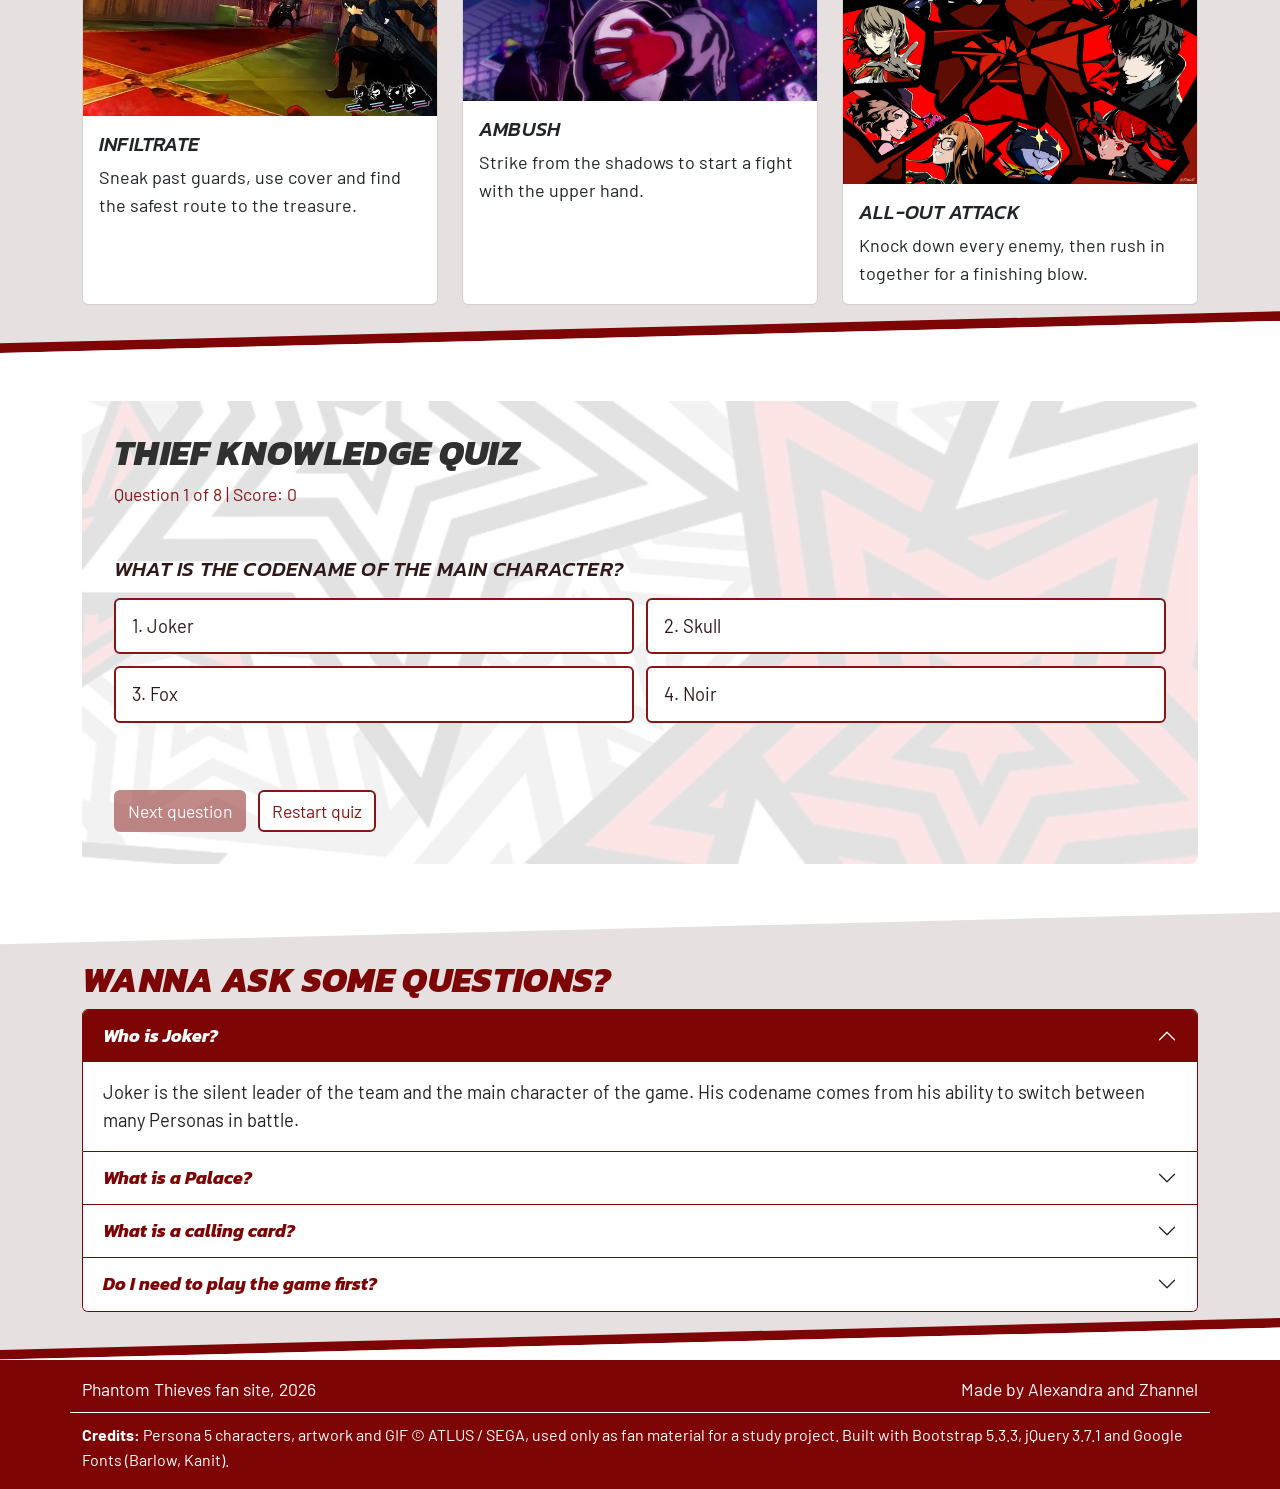
==== commit 64e139de: "profile page adddd and navigation bar adjustments" ====
--- a/index.html
+++ b/index.html
@@ -15,11 +15,11 @@
 </head>
 <body>
 <header>
-  <nav class="navbar navbar-expand-md site-nav" aria-label="Main">
+  <nav class="navbar navbar-expand-lg site-nav" aria-label="Main">
     <div class="container">
       <a class="navbar-brand" href="index.html">Phantom Thieves</a>
       <button class="navbar-toggler" type="button" data-bs-toggle="collapse" data-bs-target="#menu" aria-controls="menu" aria-expanded="false" aria-label="Toggle menu"><span class="navbar-toggler-icon"></span></button>
-      <div class="collapse navbar-collapse" id="menu"><ul class="navbar-nav ms-auto"><li class="nav-item"><a class="nav-link active" href="index.html" aria-current="page">Home</a></li><li class="nav-item"><a class="nav-link" href="team.html">Team</a></li><li class="nav-item"><a class="nav-link" href="heists.html">Details</a></li><li class="nav-item"><a class="nav-link" href="contact.html">Contact</a></li><li class="nav-item"><button type="button" class="theme-toggle" id="theme-toggle" aria-label="Switch to school life theme">School life</button></li></ul></div>
+      <div class="collapse navbar-collapse" id="menu"><ul class="navbar-nav ms-auto"><li class="nav-item"><a class="nav-link active" href="index.html" aria-current="page">Home</a></li><li class="nav-item"><a class="nav-link" href="team.html">Team</a></li><li class="nav-item"><a class="nav-link" href="heists.html">Details</a></li><li class="nav-item"><a class="nav-link" href="contact.html">Contact</a></li><li class="nav-item"><a class="nav-link" href="profile.html">Profile <span class="nav-count" id="nav-count" hidden>0</span><span class="visually-hidden" id="nav-count-label"></span></a></li><li class="nav-item"><a class="nav-link" href="login.html" id="nav-login">Log In</a></li><li class="nav-item"><button type="button" class="nav-link nav-logout" id="nav-logout" hidden>Log Out</button></li><li class="nav-item"><button type="button" class="theme-toggle" id="theme-toggle" aria-label="Switch to light mode (School life)">☀ School life</button></li></ul></div>
     </div>
   </nav>
 </header>
@@ -30,6 +30,7 @@
       <div class="col-12 col-lg-7">
         <h1>Phantom Thieves</h1>
         <p class="lead">Master thieves with a phantom touch</p>
+        <p class="welcome" id="welcome" hidden></p>
         <a href="team.html" class="btn btn-primary btn-lg" id="meet-btn" data-no-wipe>Meet the Team</a>
         <a href="contact.html" class="btn btn-outline-secondary btn-lg ms-2">Get in Touch</a>
       </div>
@@ -114,6 +115,7 @@
 <script src="https://code.jquery.com/jquery-3.7.1.min.js"></script>
 <script src="https://cdn.jsdelivr.net/npm/bootstrap@5.3.3/dist/js/bootstrap.bundle.min.js"></script>
 <script src="js/storage.js"></script>
+<script src="js/nav.js"></script>
 <script src="js/main.js"></script>
 <script src="js/home.js"></script>
 </body>
--- a/css/style.css
+++ b/css/style.css
@@ -511,7 +511,7 @@
 [data-theme="school"] .plate{border:2px solid var(--color-main)}
 [data-theme="school"] .nav-tabs{border-bottom-color:var(--color-main)}
 
-@media (max-width:767.98px){
+@media (max-width:991.98px){
   .theme-toggle{margin:.5rem 0}
 }
 
@@ -625,3 +625,38 @@
 .p5-link-inline:hover{color:var(--color-bg)}
 
 .quiz-best{min-height:1.5rem;margin-bottom:.5rem;color:var(--color-main);font-weight:700}
+
+.demo-note{margin-bottom:1.25rem;padding:.9rem 1.1rem;border-left:8px solid var(--color-main);border-radius:6px;background:#fff;color:#222;font-size:1.05rem}
+.p5-hint{color:#444;font-size:1rem}
+.auth-switch{margin-top:1.25rem;font-size:1.1rem}
+.p5-link-inline-light{color:#fff;font-weight:700;text-decoration:underline}
+.p5-link-inline-light:hover,.p5-link-inline-light:focus-visible{color:var(--color-alt)}
+
+.profile-card{margin-bottom:1.5rem;padding:1.5rem;border:3px solid var(--color-bg);border-radius:8px;background:#fff;color:#222}
+.profile-card h2{margin-bottom:1rem;color:var(--color-main);font-size:1.6rem}
+.profile-dl{display:grid;grid-template-columns:max-content 1fr;gap:.4rem 1.25rem;margin:0 0 1rem}
+.profile-dl dt{color:var(--color-main);font-family:var(--font-heading);font-style:italic}
+.profile-dl dd{margin:0;overflow-wrap:anywhere}
+.saved-list{margin:0 0 1rem;padding:0;list-style:none}
+.saved-list li{display:flex;flex-wrap:wrap;align-items:center;justify-content:space-between;gap:.5rem;margin-bottom:.5rem;padding:.6rem .8rem;border-left:6px solid var(--color-main);background:var(--color-alt)}
+.saved-name{font-weight:700;overflow-wrap:anywhere}
+.btn-remove{padding:.25rem .9rem;border:2px solid var(--color-main);border-radius:999px;background:#fff;color:var(--color-main);font-size:1rem;font-weight:700;transition:background-color .2s ease,color .2s ease,transform .2s ease}
+.btn-remove:hover,.btn-remove:focus-visible{background:var(--color-main);color:#fff;transform:translateY(-2px)}
+.btn-remove:disabled{opacity:.5;transform:none}
+.saved-empty{margin-bottom:1rem;padding:1rem;border:3px dashed var(--color-main);border-radius:8px;background:var(--color-alt);text-align:center}
+.saved-empty[hidden]{display:none}
+@media (max-width:575.98px){
+  .profile-card{padding:1rem}
+  .profile-dl{grid-template-columns:1fr;gap:.1rem}
+  .profile-dl dd{margin-bottom:.6rem}
+}
+
+.nav-count{display:inline-block;min-width:1.5rem;margin-left:.2rem;padding:0 .4rem;border:2px solid currentColor;border-radius:999px;font-size:.9rem;font-weight:700;line-height:1.2rem;text-align:center}
+.nav-count[hidden]{display:none}
+.site-nav .nav-logout{border:0;background:none;font-size:1.15rem;text-align:left;cursor:pointer}
+.site-nav .nav-logout[hidden]{display:none}
+.site-nav .nav-item [hidden]{display:none}
+.welcome{color:var(--color-main);font-size:1.25rem;font-weight:700}
+@media (min-width:992px){
+  .site-nav .navbar-nav .nav-link{padding-left:.75rem;padding-right:.75rem}
+}
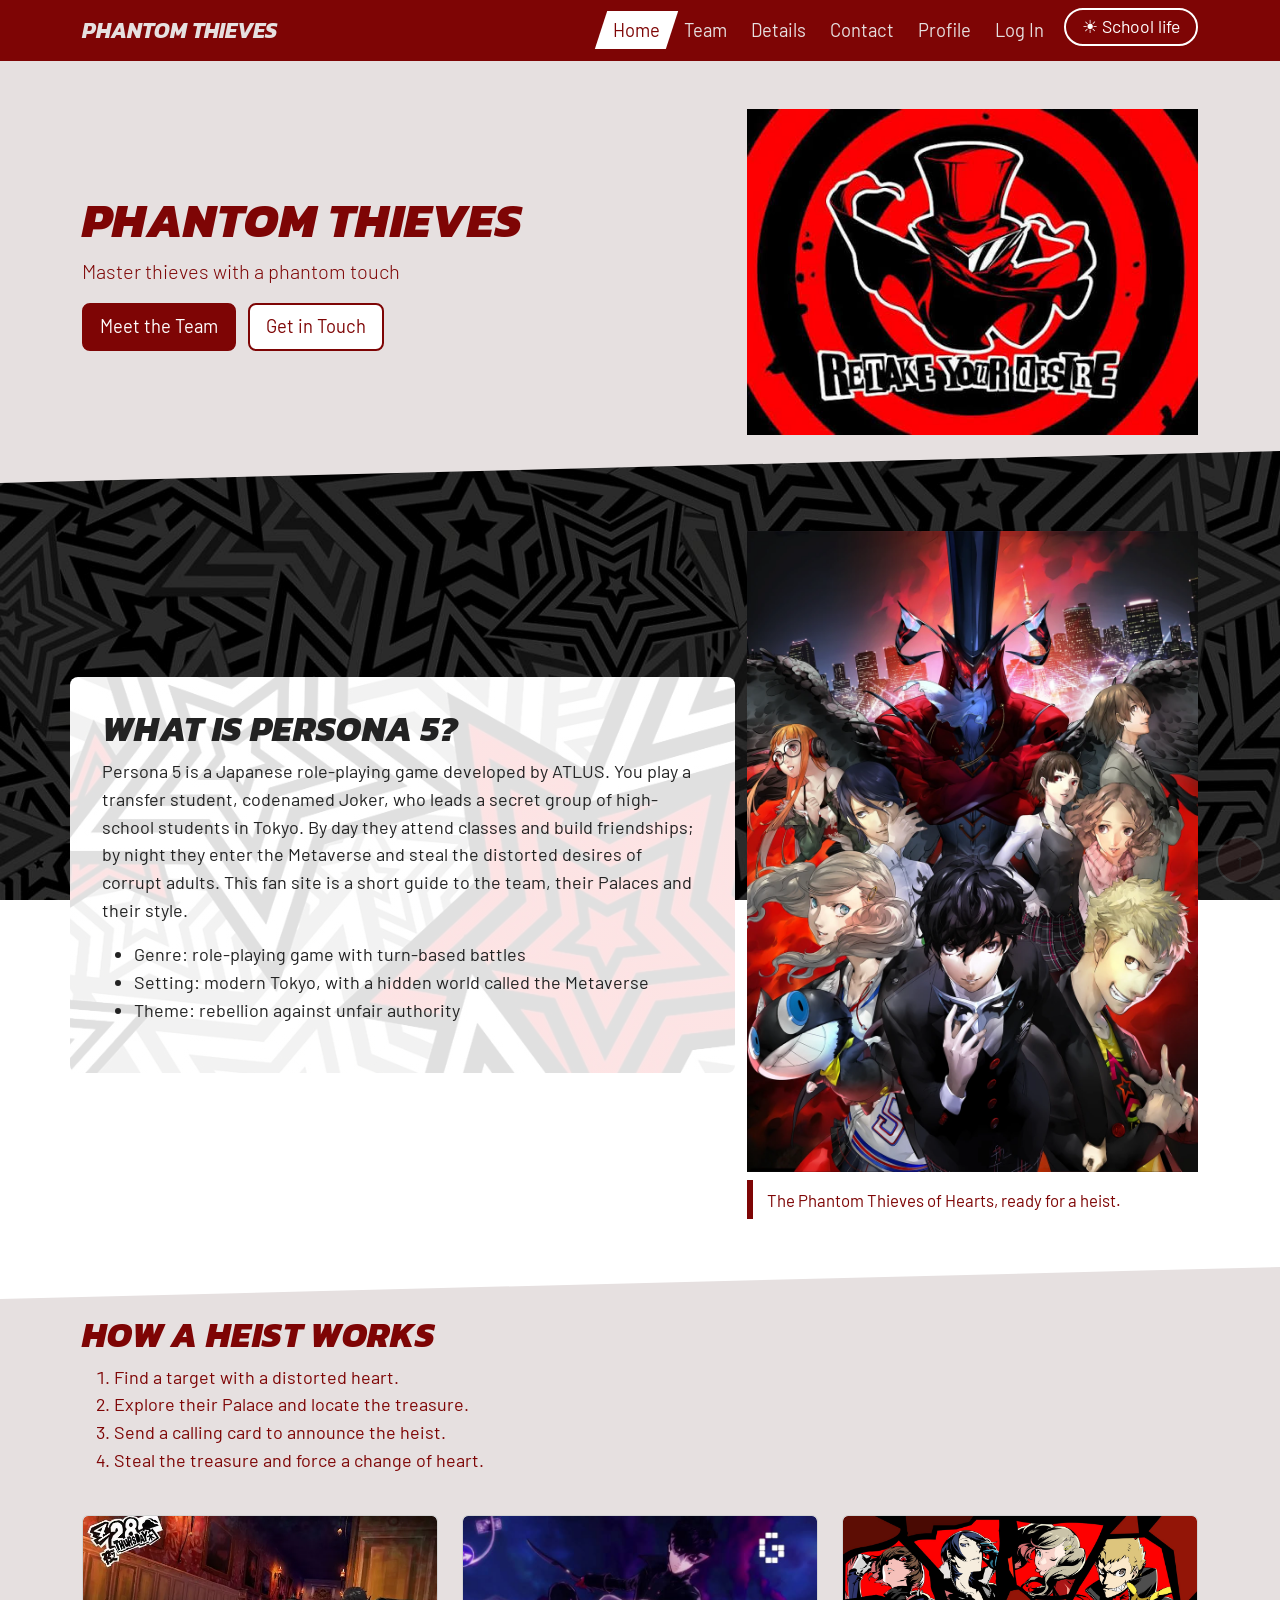
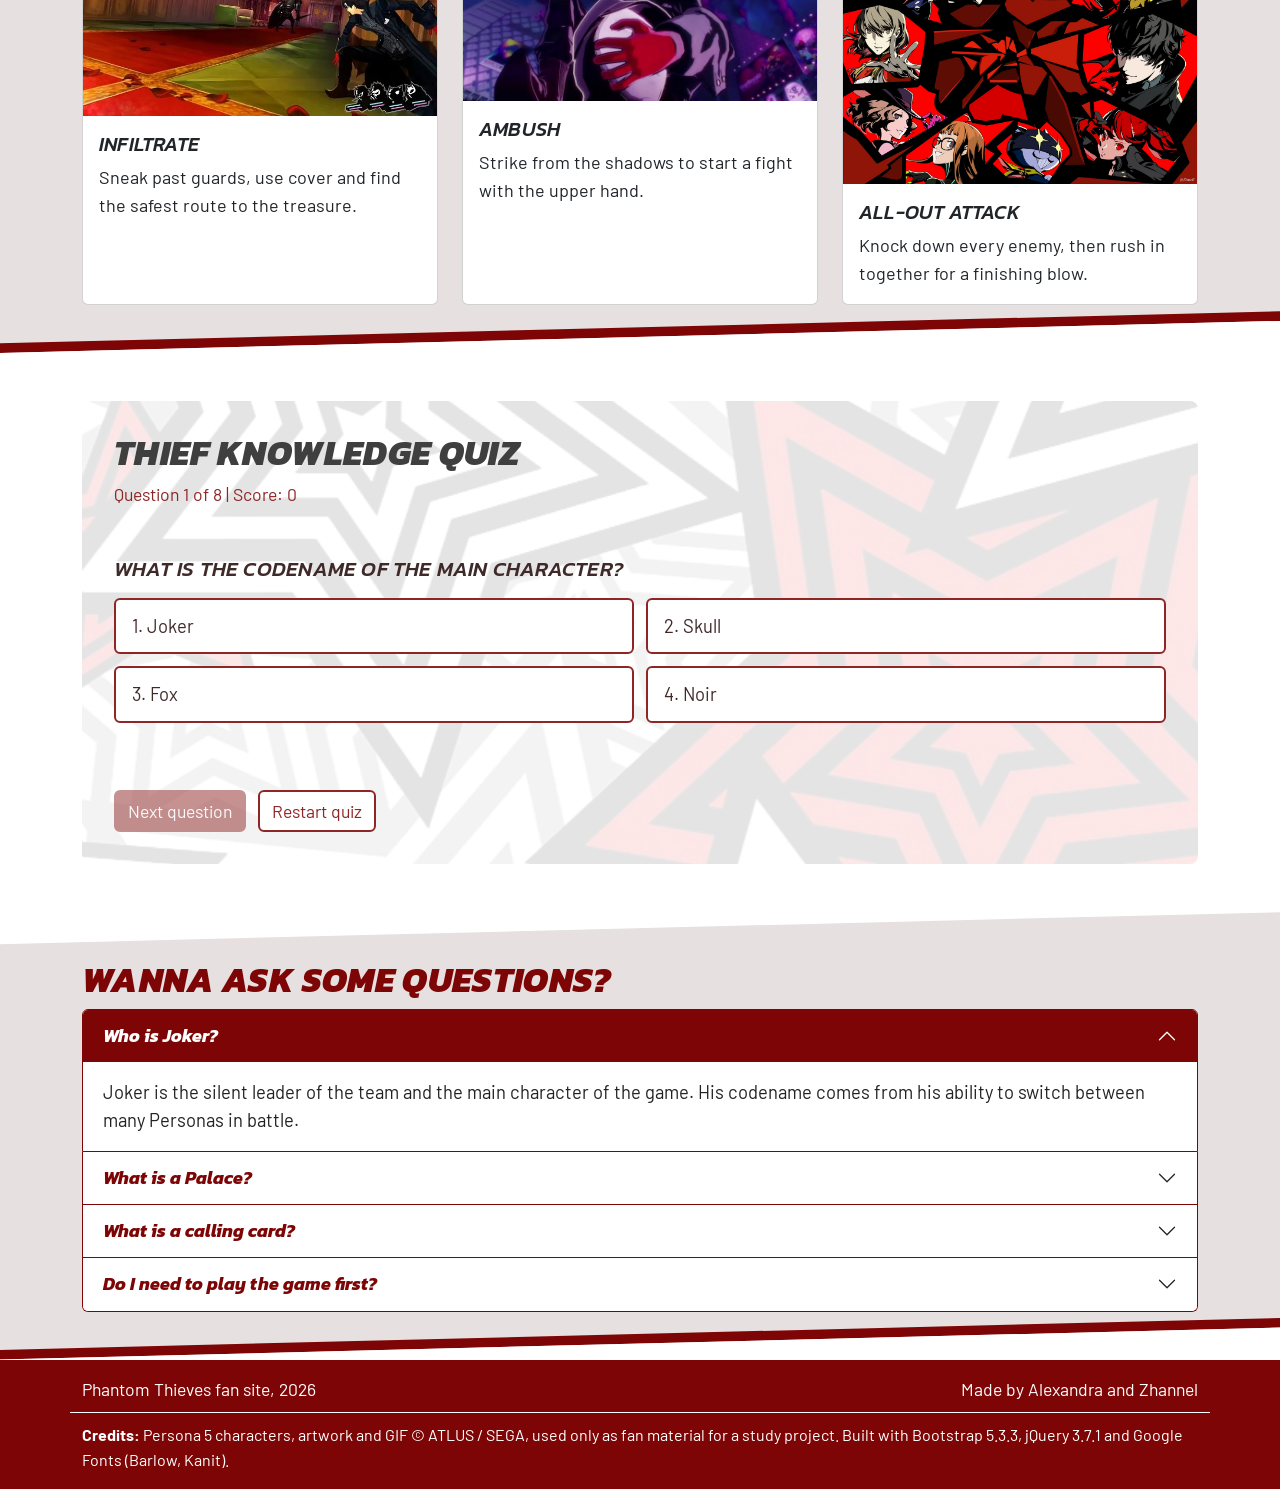
==== commit 5448081f: "validator fixes" ====
--- a/index.html
+++ b/index.html
@@ -85,7 +85,7 @@
       <h2 id="quiz-h">Thief Knowledge Quiz</h2>
       <p class="quiz-status" id="quiz-status" aria-live="polite"></p>
       <p class="quiz-best" id="quiz-best" aria-live="polite"></p>
-      <h3 class="h4 quiz-question" id="quiz-question" tabindex="-1"></h3>
+      <h3 class="h4 quiz-question" id="quiz-question" tabindex="-1">Quiz question</h3>
       <div class="quiz-options" id="quiz-options"></div>
       <p class="quiz-feedback" id="quiz-feedback" role="status"></p>
       <div class="quiz-actions">
--- a/css/style.css
+++ b/css/style.css
@@ -626,7 +626,7 @@
 
 .quiz-best{min-height:1.5rem;margin-bottom:.5rem;color:var(--color-main);font-weight:700}
 
-.demo-note{margin-bottom:1.25rem;padding:.9rem 1.1rem;border-left:8px solid var(--color-main);border-radius:6px;background:#fff;color:#222;font-size:1.05rem}
+.sign-note{margin-bottom:1.25rem;padding:.9rem 1.1rem;border-left:8px solid var(--color-main);border-radius:6px;background:#fff;color:#222;font-size:1.05rem}
 .p5-hint{color:#444;font-size:1rem}
 .auth-switch{margin-top:1.25rem;font-size:1.1rem}
 .p5-link-inline-light{color:#fff;font-weight:700;text-decoration:underline}
